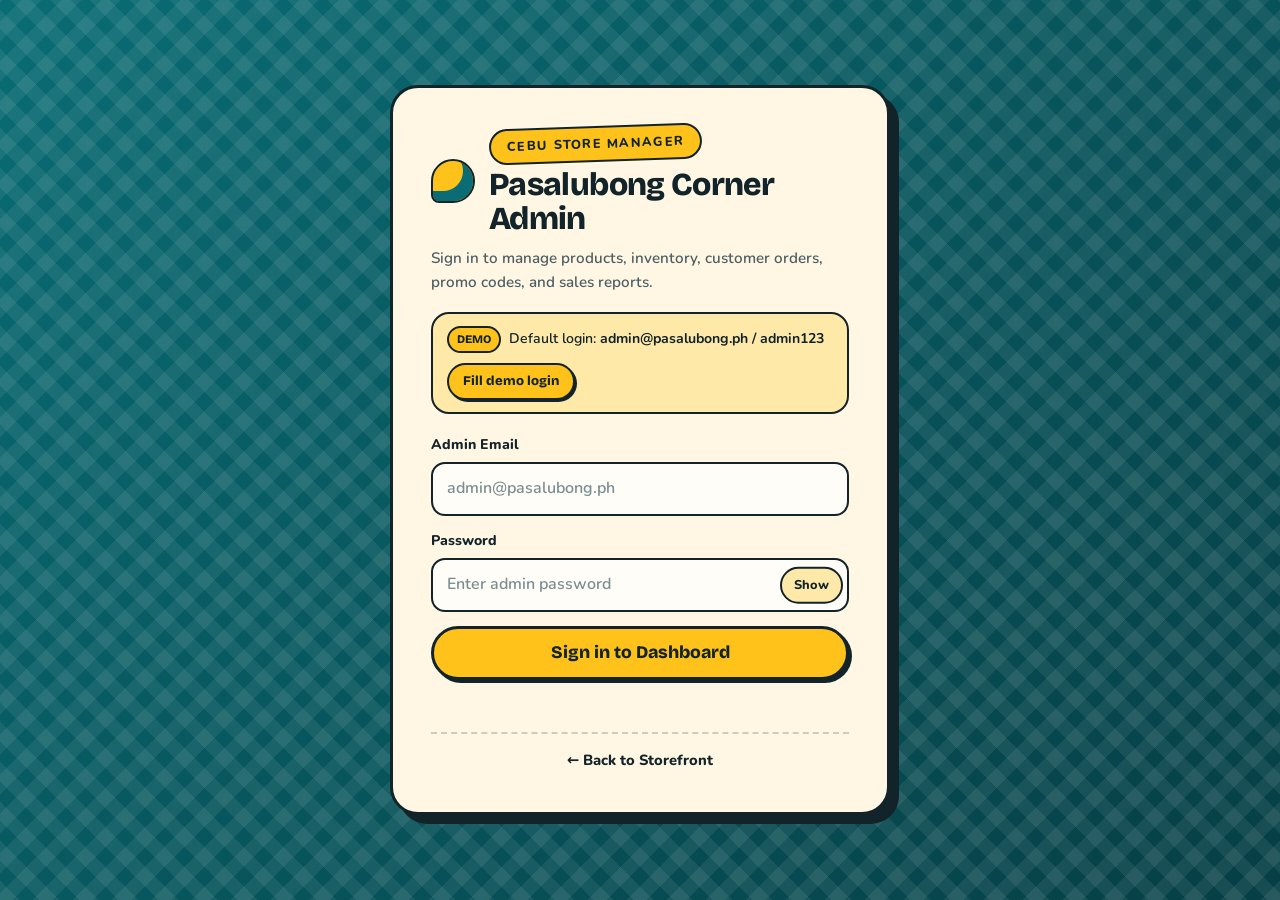
==== admin.html @ c6d7c7cb "Add Excel Reports tab, orders action dropdown, /admin clean URL, and Firebase pasalubong-54fb9 confi" ====
<!DOCTYPE html>
<html lang="en">
<head>
<meta charset="UTF-8">
<meta name="viewport" content="width=device-width, initial-scale=1">
<title>Admin Dashboard · Pasalubong Corner Cebu</title>
<meta name="description" content="Admin Panel and Inventory, Order, Promo & Excel Sales Reports Manager for Pasalubong Corner Cebu.">
<meta name="theme-color" content="#063f45">
<link rel="preconnect" href="https://fonts.googleapis.com">
<link rel="preconnect" href="https://fonts.gstatic.com" crossorigin>
<link href="https://fonts.googleapis.com/css2?family=Bricolage+Grotesque:opsz,wght@12..96,600;700;800&family=Nunito:wght@400;600;700;800&display=swap" rel="stylesheet">
<link rel="stylesheet" href="style.css">
<link rel="stylesheet" href="admin.css">
</head>
<body class="admin-body">

<!-- Admin Login Gate -->
<div id="loginGate" class="login-gate" role="dialog" aria-modal="true" aria-labelledby="loginGateTitle">
  <div class="login-card">
    <div class="login-brand">
      <span class="mark big" aria-hidden="true"></span>
      <div>
        <span class="kicker">Cebu Store Manager</span>
        <h1 id="loginGateTitle">Pasalubong Corner Admin</h1>
      </div>
    </div>
    <p class="login-sub">Sign in to manage products, inventory, customer orders, promo codes, and sales reports.</p>

    <div class="demo-pill">
      <div class="demo-pill-info">
        <span class="demo-badge">DEMO</span>
        <span>Default login: <strong id="demoCredsText">admin@pasalubong.ph / admin123</strong></span>
      </div>
      <button type="button" id="fillDemoBtn" class="demo-fill-btn">Fill demo login</button>
    </div>

    <form id="adminLoginForm" novalidate>
      <div class="field">
        <label for="adminEmail">Admin Email</label>
        <input id="adminEmail" name="email" type="email" required autocomplete="username" placeholder="admin@pasalubong.ph">
      </div>
      <div class="field">
        <label for="adminPassword">Password</label>
        <div class="pw">
          <input id="adminPassword" name="password" type="password" required autocomplete="current-password" placeholder="Enter admin password">
          <button type="button" class="pw-toggle" id="adminPwToggle" aria-label="Show password" aria-pressed="false">Show</button>
        </div>
      </div>
      <button type="submit" class="primary" id="adminLoginSubmit">Sign in to Dashboard</button>
      <p id="adminLoginMsg" class="form-msg" role="status"></p>
    </form>

    <div class="login-foot">
      <a href="index.html" class="back-store-link">← Back to Storefront</a>
    </div>
  </div>
</div>

<!-- Main Admin Application -->
<div id="adminApp" class="admin-app" hidden>
  <!-- Top Admin Header -->
  <header class="admin-header">
    <div class="admin-header-left">
      <a class="brand" href="admin.html">
        <span class="mark" aria-hidden="true"></span>
        <span>Pasalubong Corner <small class="admin-tag">ADMIN</small></span>
      </a>
      <button type="button" id="dbStatusBadge" class="db-badge local" title="Database sync status">
        <span class="db-dot" aria-hidden="true"></span>
        <span id="dbStatusText">Local DB Synced</span>
      </button>
    </div>

    <div class="admin-header-right">
      <a href="index.html" class="admin-btn cream" target="_blank" rel="noopener">
        <span>View Storefront</span>
        <span aria-hidden="true">↗</span>
      </a>
      <button type="button" id="adminLogoutBtn" class="admin-btn outline">Log out</button>
    </div>
  </header>
  <div class="bunting" aria-hidden="true"></div>

  <!-- Admin Navigation Bar -->
  <nav class="admin-nav-wrap" aria-label="Admin sections">
    <div class="admin-wrap">
      <div class="admin-tabs" role="tablist">
        <button type="button" role="tab" class="admin-tab" data-tab="overview" aria-selected="true" aria-controls="tab-overview">
          <svg width="18" height="18" viewBox="0 0 24 24" fill="none" stroke="currentColor" stroke-width="2.3" stroke-linecap="round" stroke-linejoin="round" aria-hidden="true"><rect x="3" y="3" width="7" height="9" rx="1"/><rect x="14" y="3" width="7" height="5" rx="1"/><rect x="14" y="12" width="7" height="9" rx="1"/><rect x="3" y="16" width="7" height="5" rx="1"/></svg>
          <span>Overview</span>
        </button>
        <button type="button" role="tab" class="admin-tab" data-tab="products" aria-selected="false" aria-controls="tab-products">
          <svg width="18" height="18" viewBox="0 0 24 24" fill="none" stroke="currentColor" stroke-width="2.3" stroke-linecap="round" stroke-linejoin="round" aria-hidden="true"><path d="M21 16V8a2 2 0 0 0-1-1.73l-7-4a2 2 0 0 0-2 0l-7 4A2 2 0 0 0 3 8v8a2 2 0 0 0 1 1.73l7 4a2 2 0 0 0 2 0l7-4A2 2 0 0 0 21 16z"/><polyline points="3.27 6.96 12 12.01 20.73 6.96"/><line x1="12" y1="22.08" x2="12" y2="12"/></svg>
          <span>Products</span>
          <span class="tab-count" id="navProdCount">0</span>
        </button>
        <button type="button" role="tab" class="admin-tab" data-tab="orders" aria-selected="false" aria-controls="tab-orders">
          <svg width="18" height="18" viewBox="0 0 24 24" fill="none" stroke="currentColor" stroke-width="2.3" stroke-linecap="round" stroke-linejoin="round" aria-hidden="true"><path d="M14 2H6a2 2 0 0 0-2 2v16a2 2 0 0 0 2 2h12a2 2 0 0 0 2-2V8z"/><polyline points="14 2 14 8 20 8"/><line x1="16" y1="13" x2="8" y2="13"/><line x1="16" y1="17" x2="8" y2="17"/></svg>
          <span>Orders</span>
          <span class="tab-count" id="navOrderCount">0</span>
        </button>
        <button type="button" role="tab" class="admin-tab" data-tab="coupons" aria-selected="false" aria-controls="tab-coupons">
          <svg width="18" height="18" viewBox="0 0 24 24" fill="none" stroke="currentColor" stroke-width="2.3" stroke-linecap="round" stroke-linejoin="round" aria-hidden="true"><path d="M20.59 13.41l-7.17 7.17a2 2 0 0 1-2.83 0L2 12V2h10l8.59 8.59a2 2 0 0 1 0 2.82z"/><line x1="7" y1="7" x2="7.01" y2="7"/></svg>
          <span>Promo Codes</span>
          <span class="tab-count" id="navCouponCount">0</span>
        </button>
        <button type="button" role="tab" class="admin-tab" data-tab="reports" aria-selected="false" aria-controls="tab-reports">
          <svg width="18" height="18" viewBox="0 0 24 24" fill="none" stroke="currentColor" stroke-width="2.3" stroke-linecap="round" stroke-linejoin="round" aria-hidden="true"><path d="M21 15v4a2 2 0 0 1-2 2H5a2 2 0 0 1-2-2v-4"/><polyline points="7 10 12 15 17 10"/><line x1="12" y1="15" x2="12" y2="3"/></svg>
          <span>Reports &amp; Excel</span>
        </button>
      </div>
    </div>
  </nav>

  <main class="admin-main admin-wrap">
    <!-- ==================== TAB 1: OVERVIEW & ANALYTICS ==================== -->
    <section id="tab-overview" class="tab-panel" role="tabpanel">
      <div class="panel-head">
        <div>
          <span class="kicker dark">Live Store Metrics</span>
          <h2>Overview &amp; <span class="hl">Analytics</span></h2>
        </div>
        <div class="panel-actions">
          <button type="button" id="genSampleOrderBtn" class="admin-btn sun">+ Generate Sample Order</button>
          <button type="button" id="quickAddProdBtn" class="admin-btn cream">+ New Product</button>
        </div>
      </div>

      <!-- 4 KPI Cards -->
      <div class="kpi-grid">
        <article class="kpi-card sun">
          <div class="kpi-top">
            <span class="kpi-label">Total Revenue</span>
            <span class="kpi-ico" aria-hidden="true">₱</span>
          </div>
          <strong class="kpi-val" id="kpiRevenue">₱0</strong>
          <small class="kpi-sub" id="kpiRevenueSub">From 0 active orders</small>
        </article>

        <article class="kpi-card sea">
          <div class="kpi-top">
            <span class="kpi-label">Total Orders</span>
            <span class="kpi-ico" aria-hidden="true">#</span>
          </div>
          <strong class="kpi-val" id="kpiOrders">0</strong>
          <small class="kpi-sub" id="kpiOrdersSub">0 pending fulfillment</small>
        </article>

        <article class="kpi-card leaf">
          <div class="kpi-top">
            <span class="kpi-label">Active Products</span>
            <span class="kpi-ico" aria-hidden="true">★</span>
          </div>
          <strong class="kpi-val" id="kpiProducts">0</strong>
          <small class="kpi-sub" id="kpiProductsSub">0 total units in stock</small>
        </article>

        <article class="kpi-card coral">
          <div class="kpi-top">
            <span class="kpi-label">Low / Out of Stock</span>
            <span class="kpi-ico" aria-hidden="true">!</span>
          </div>
          <strong class="kpi-val" id="kpiLowStock">0</strong>
          <small class="kpi-sub" id="kpiLowStockSub">Threshold: ≤ 5 units</small>
        </article>
      </div>

      <!-- Order Status Pipeline Breakdown -->
      <div class="admin-card">
        <div class="card-head">
          <div>
            <h3>Order Fulfillment Pipeline</h3>
            <p class="card-sub">Click any status stage to filter orders in the Orders Manager.</p>
          </div>
        </div>
        <div id="statusPipeline" class="pipeline-grid"></div>
      </div>

      <!-- Two-column Analytics: Top Selling + Low Stock Alerts -->
      <div class="overview-split">
        <div class="admin-card">
          <div class="card-head">
            <div>
              <h3>Top Selling Products</h3>
              <p class="card-sub">Ranked by units sold and revenue contribution</p>
            </div>
          </div>
          <div id="topProductsList" class="top-products-list"></div>
        </div>

        <div class="admin-card">
          <div class="card-head">
            <div>
              <h3>Low Stock Alerts</h3>
              <p class="card-sub">Products at or below the alert threshold</p>
            </div>
          </div>
          <div id="lowStockList" class="low-stock-list"></div>
        </div>
      </div>

      <!-- Recent Orders Table -->
      <div class="admin-card">
        <div class="card-head">
          <div>
            <h3>Recent Customer Orders</h3>
            <p class="card-sub">Latest incoming orders with instant status update</p>
          </div>
          <button type="button" id="viewAllOrdersBtn" class="admin-btn sm cream">View All Orders →</button>
        </div>
        <div class="table-wrap">
          <table class="admin-table">
            <thead>
              <tr>
                <th>Order #</th>
                <th>Date</th>
                <th>Customer</th>
                <th>Items</th>
                <th>Payment</th>
                <th>Total</th>
                <th>Status</th>
                <th>Action</th>
              </tr>
            </thead>
            <tbody id="recentOrdersBody"></tbody>
          </table>
        </div>
      </div>
    </section>

    <!-- ==================== TAB 2: PRODUCTS & INVENTORY ==================== -->
    <section id="tab-products" class="tab-panel" role="tabpanel" hidden>
      <div class="panel-head">
        <div>
          <span class="kicker dark">Catalog &amp; Stock Control</span>
          <h2>Products &amp; <span class="hl">Inventory</span></h2>
        </div>
        <div class="panel-actions">
          <button type="button" id="quickExportProductsBtn" class="admin-btn cream">⬇ Export Excel (.csv)</button>
          <button type="button" id="addProductBtn" class="admin-btn sun">+ Add Product</button>
        </div>
      </div>

      <!-- Filters Bar -->
      <div class="admin-toolbar">
        <div class="search admin-search">
          <svg width="18" height="18" viewBox="0 0 24 24" fill="none" stroke="currentColor" stroke-width="2.4" stroke-linecap="round" aria-hidden="true"><circle cx="11" cy="11" r="7"/><path d="M20 20l-4-4"/></svg>
          <label for="prodSearch" class="sr">Search products</label>
          <input id="prodSearch" type="search" placeholder="Search by name, SKU, category, description…" autocomplete="off">
        </div>

        <div class="toolbar-filters">
          <label class="sort">
            <span class="sr">Filter by category</span>
            <select id="prodCatFilter">
              <option value="All">All Categories</option>
            </select>
          </label>

          <label class="sort">
            <span class="sr">Filter by stock level</span>
            <select id="prodStockFilter">
              <option value="all">All Stock Levels</option>
              <option value="in">In Stock</option>
              <option value="low">Low Stock</option>
              <option value="out">Out of Stock</option>
            </select>
          </label>
        </div>
      </div>

      <!-- Products Table -->
      <div class="admin-card flush">
        <div class="table-wrap">
          <table class="admin-table prod-table">
            <thead>
              <tr>
                <th>Product</th>
                <th>SKU</th>
                <th>Category</th>
                <th>Price</th>
                <th>Stock Stepper</th>
                <th>Sold</th>
                <th>Status</th>
                <th>Actions</th>
              </tr>
            </thead>
            <tbody id="prodTableBody"></tbody>
          </table>
        </div>
      </div>
    </section>

    <!-- ==================== TAB 3: ORDERS MANAGER ==================== -->
    <section id="tab-orders" class="tab-panel" role="tabpanel" hidden>
      <div class="panel-head">
        <div>
          <span class="kicker dark">Fulfillment &amp; Receipts</span>
          <h2>Orders <span class="hl">Manager</span></h2>
        </div>
        <div class="panel-actions">
          <button type="button" id="quickExportOrdersBtn" class="admin-btn cream">⬇ Export Excel (.csv)</button>
          <button type="button" id="genSampleOrderBtn2" class="admin-btn sun">+ Generate Sample Order</button>
        </div>
      </div>

      <div class="admin-toolbar orders-toolbar">
        <div id="orderStatusChips" class="chips" role="group" aria-label="Filter orders by status"></div>

        <div class="search admin-search">
          <svg width="18" height="18" viewBox="0 0 24 24" fill="none" stroke="currentColor" stroke-width="2.4" stroke-linecap="round" aria-hidden="true"><circle cx="11" cy="11" r="7"/><path d="M20 20l-4-4"/></svg>
          <label for="orderSearch" class="sr">Search orders</label>
          <input id="orderSearch" type="search" placeholder="Search order #, customer name, email, phone…" autocomplete="off">
        </div>
      </div>

      <div class="admin-card flush">
        <div class="table-wrap">
          <table class="admin-table orders-table">
            <thead>
              <tr>
                <th>Order # &amp; Date</th>
                <th>Customer &amp; Address</th>
                <th>Payment</th>
                <th>Items</th>
                <th>Breakdown &amp; Total</th>
                <th>Status</th>
                <th>Actions</th>
              </tr>
            </thead>
            <tbody id="ordersTableBody"></tbody>
          </table>
        </div>
      </div>
    </section>

    <!-- ==================== TAB 4: PROMO CODES & DISCOUNTS ==================== -->
    <section id="tab-coupons" class="tab-panel" role="tabpanel" hidden>
      <div class="panel-head">
        <div>
          <span class="kicker dark">Checkout Promotions</span>
          <h2>Promo Codes &amp; <span class="hl">Discounts</span></h2>
        </div>
        <div class="panel-actions">
          <button type="button" id="addCouponBtn" class="admin-btn sun">+ Create Promo Code</button>
        </div>
      </div>

      <div id="couponsGrid" class="coupons-grid"></div>
    </section>

    <!-- ==================== TAB 5: REPORTS & EXCEL EXPORT ==================== -->
    <section id="tab-reports" class="tab-panel" role="tabpanel" hidden>
      <div class="panel-head">
        <div>
          <span class="kicker dark">Business Intelligence &amp; Accounting</span>
          <h2>Sales &amp; Inventory <span class="hl">Reports</span></h2>
        </div>
        <div class="panel-actions">
          <button type="button" id="exportFullExcelBtn" class="admin-btn sun">⬇ Download Full Excel Workbook (.xls)</button>
          <button type="button" id="exportOrdersCsvBtn" class="admin-btn cream">⬇ Export Orders (.csv)</button>
          <button type="button" id="exportInventoryCsvBtn" class="admin-btn cream">⬇ Export Inventory (.csv)</button>
          <button type="button" id="printReportBtn" class="admin-btn outline">🖨️ Print / Save PDF</button>
        </div>
      </div>

      <!-- Report Filters Bar -->
      <div class="admin-card report-filters-card">
        <div class="report-filters-grid">
          <div class="field">
            <label for="repPeriod">Report Date Period</label>
            <select id="repPeriod" class="admin-select">
              <option value="all">All Time</option>
              <option value="today">Today</option>
              <option value="7d">Last 7 Days</option>
              <option value="30d">Last 30 Days</option>
              <option value="month">This Month</option>
              <option value="custom">Custom Date Range</option>
            </select>
          </div>

          <div id="repCustomDates" class="report-custom-dates" hidden>
            <div class="field">
              <label for="repStartDate">Start Date</label>
              <input id="repStartDate" type="date">
            </div>
            <div class="field">
              <label for="repEndDate">End Date</label>
              <input id="repEndDate" type="date">
            </div>
          </div>

          <div class="field">
            <label for="repStatusFilter">Included Order Statuses</label>
            <select id="repStatusFilter" class="admin-select">
              <option value="valid">All Non-Cancelled Orders</option>
              <option value="all">All Orders (Including Cancelled)</option>
              <option value="Delivered">Delivered Orders Only</option>
              <option value="Pending">Pending Orders Only</option>
            </select>
          </div>
        </div>
      </div>

      <!-- Report Summary KPI Cards -->
      <div class="kpi-grid">
        <article class="kpi-card sun">
          <div class="kpi-top">
            <span class="kpi-label">Filtered Sales Revenue</span>
            <span class="kpi-ico" aria-hidden="true">₱</span>
          </div>
          <strong class="kpi-val" id="repKpiRevenue">₱0</strong>
          <small class="kpi-sub" id="repKpiRevenueSub">Net sales for selected period</small>
        </article>

        <article class="kpi-card sea">
          <div class="kpi-top">
            <span class="kpi-label">Orders &amp; Units Sold</span>
            <span class="kpi-ico" aria-hidden="true">#</span>
          </div>
          <strong class="kpi-val" id="repKpiOrders">0</strong>
          <small class="kpi-sub" id="repKpiOrdersSub">0 total units purchased</small>
        </article>

        <article class="kpi-card leaf">
          <div class="kpi-top">
            <span class="kpi-label">Average Order Value</span>
            <span class="kpi-ico" aria-hidden="true">Ø</span>
          </div>
          <strong class="kpi-val" id="repKpiAvg">₱0</strong>
          <small class="kpi-sub" id="repKpiAvgSub">₱0 total discounts granted</small>
        </article>

        <article class="kpi-card coral">
          <div class="kpi-top">
            <span class="kpi-label">Current Inventory Value</span>
            <span class="kpi-ico" aria-hidden="true">★</span>
          </div>
          <strong class="kpi-val" id="repKpiInventoryValue">₱0</strong>
          <small class="kpi-sub" id="repKpiInventorySub">Across 0 catalog products</small>
        </article>
      </div>

      <!-- Live Sales & Orders Report Preview Table -->
      <div class="admin-card flush">
        <div class="card-head report-table-head">
          <div>
            <h3>Sales &amp; Orders Report Preview</h3>
            <p class="card-sub">Matches the exact rows exported to your Excel Sales &amp; Orders sheet</p>
          </div>
        </div>
        <div class="table-wrap">
          <table class="admin-table report-table">
            <thead>
              <tr>
                <th>Order #</th>
                <th>Date</th>
                <th>Customer</th>
                <th>Payment</th>
                <th>Status</th>
                <th>Items Qty</th>
                <th>Subtotal</th>
                <th>Discount</th>
                <th>Delivery</th>
                <th>Total</th>
              </tr>
            </thead>
            <tbody id="repOrdersBody"></tbody>
            <tfoot id="repOrdersFoot"></tfoot>
          </table>
        </div>
      </div>

      <!-- Product Performance & Inventory Report Table -->
      <div class="admin-card flush">
        <div class="card-head report-table-head">
          <div>
            <h3>Product Performance &amp; Inventory Valuation</h3>
            <p class="card-sub">Current stock levels, units sold, gross revenue, and retail stock valuation</p>
          </div>
        </div>
        <div class="table-wrap">
          <table class="admin-table report-table">
            <thead>
              <tr>
                <th>SKU</th>
                <th>Product Name</th>
                <th>Category</th>
                <th>Unit Price</th>
                <th>Stock Left</th>
                <th>Units Sold</th>
                <th>Gross Revenue</th>
                <th>Stock Valuation</th>
                <th>Status</th>
              </tr>
            </thead>
            <tbody id="repProductsBody"></tbody>
            <tfoot id="repProductsFoot"></tfoot>
          </table>
        </div>
      </div>
    </section>
  </main>
</div>

<!-- ==================== MODAL: ADD / EDIT PRODUCT ==================== -->
<dialog id="productModal" class="dlg wide admin-dlg" aria-labelledby="prodModalTitle">
  <button type="button" class="icon-btn dlg-x" id="closeProdModal" aria-label="Close">
    <svg width="18" height="18" viewBox="0 0 24 24" fill="none" stroke="currentColor" stroke-width="2.6" stroke-linecap="round" aria-hidden="true"><path d="M6 6l12 12M18 6L6 18"/></svg>
  </button>
  <span class="kicker">Product Catalog</span>
  <h2 id="prodModalTitle">Add New Product</h2>
  <p class="dlg-sub">Fill in product details, pricing, stock quantity, and pick or upload an image.</p>

  <form id="productForm" novalidate>
    <input type="hidden" id="pf-id" name="id">

    <div class="form-row-3">
      <div class="field">
        <label for="pf-name">Product Name *</label>
        <input id="pf-name" name="name" required placeholder="e.g. Carcar Chicharon">
      </div>
      <div class="field">
        <label for="pf-sku">SKU *</label>
        <input id="pf-sku" name="sku" required placeholder="e.g. CEB-SNK-007">
      </div>
      <div class="field">
        <label for="pf-cat">Category *</label>
        <select id="pf-cat" name="cat" class="admin-select" required>
          <option value="Snacks">Snacks</option>
          <option value="Crafts">Crafts</option>
          <option value="Apparel">Apparel</option>
          <option value="__custom__">+ Add new category…</option>
        </select>
        <input id="pf-catCustom" name="catCustom" class="cat-custom-input" type="text" placeholder="Enter new category name" hidden>
      </div>
    </div>

    <div class="form-row-4">
      <div class="field">
        <label for="pf-price">Price (₱) *</label>
        <input id="pf-price" name="price" type="number" min="1" max="100000" step="1" required placeholder="180">
      </div>
      <div class="field">
        <label for="pf-comparePrice">Compare-at Price (₱)</label>
        <input id="pf-comparePrice" name="comparePrice" type="number" min="0" max="100000" step="1" placeholder="Optional (e.g. 220)">
      </div>
      <div class="field">
        <label for="pf-stock">Stock Quantity *</label>
        <input id="pf-stock" name="stock" type="number" min="0" max="99999" step="1" required placeholder="25">
      </div>
      <div class="field">
        <label for="pf-badge">Highlight Badge</label>
        <input id="pf-badge" name="badge" list="badgeDatalist" placeholder="Bestseller, Handmade…">
        <datalist id="badgeDatalist">
          <option value="Bestseller"></option>
          <option value="Handmade"></option>
          <option value="Local Favorite"></option>
          <option value="New"></option>
          <option value="Sale"></option>
        </datalist>
      </div>
    </div>

    <div class="field">
      <label for="pf-desc">Short Description * <span class="hint">(shown on product cards)</span></label>
      <input id="pf-desc" name="desc" required placeholder="Crisp golden pork rinds from Carcar City, 180g pack">
    </div>

    <div class="field">
      <label for="pf-longDesc">Detailed Description <span class="hint">(shown in Product Quick-View modal)</span></label>
      <textarea id="pf-longDesc" name="longDesc" rows="3" placeholder="Tell customers about the ingredients, origin, maker, and pack size…"></textarea>
    </div>

    <!-- Image Picker & Upload Section -->
    <div class="img-picker-box">
      <div class="img-preview-col">
        <span class="field-label">Live Thumbnail Preview</span>
        <div class="img-preview-frame">
          <img id="pf-imgPreview" src="images/01.jpg" alt="Product preview">
        </div>
      </div>

      <div class="img-controls-col">
        <div class="field">
          <label for="pf-img">Image Path or URL *</label>
          <input id="pf-img" name="img" required placeholder="images/01.jpg or https://...">
        </div>

        <div class="field">
          <label for="pf-imgFile">Or Upload Local Image File <span class="hint">(auto-compressed to Data URL)</span></label>
          <input id="pf-imgFile" type="file" accept="image/*">
        </div>

        <div class="field">
          <span class="field-label">Or Pick a Cebu Preset Image:</span>
          <div id="presetGallery" class="preset-gallery"></div>
        </div>
      </div>
    </div>

    <!-- Product Flags -->
    <div class="checkbox-row">
      <label class="check-pill">
        <input type="checkbox" id="pf-cover" name="cover">
        <span>Cover fit image</span>
      </label>
      <label class="check-pill">
        <input type="checkbox" id="pf-featured" name="featured" checked>
        <span>Featured product</span>
      </label>
      <label class="check-pill">
        <input type="checkbox" id="pf-active" name="active" checked>
        <span>Active (visible in store)</span>
      </label>
    </div>

    <div class="dlg-actions">
      <button type="button" class="admin-btn outline" id="cancelProdModal">Cancel</button>
      <button type="submit" class="admin-btn sun" id="saveProdBtn">Save Product</button>
    </div>
    <p id="prodFormMsg" class="form-msg" role="status"></p>
  </form>
</dialog>

<!-- ==================== MODAL: CREATE / EDIT PROMO CODE ==================== -->
<dialog id="couponModal" class="dlg admin-dlg" aria-labelledby="couponModalTitle">
  <button type="button" class="icon-btn dlg-x" id="closeCouponModal" aria-label="Close">
    <svg width="18" height="18" viewBox="0 0 24 24" fill="none" stroke="currentColor" stroke-width="2.6" stroke-linecap="round" aria-hidden="true"><path d="M6 6l12 12M18 6L6 18"/></svg>
  </button>
  <span class="kicker">Checkout Discount</span>
  <h2 id="couponModalTitle">Create Promo Code</h2>
  <p class="dlg-sub">Configure a percentage, fixed peso, or free delivery promo code for customers.</p>

  <form id="couponForm" novalidate>
    <div class="form-row-2">
      <div class="field">
        <label for="cf-code">Promo Code *</label>
        <input id="cf-code" name="code" required placeholder="e.g. SINULOG20" style="text-transform:uppercase">
      </div>
      <div class="field">
        <label for="cf-type">Discount Type *</label>
        <select id="cf-type" name="type" class="admin-select">
          <option value="percent">Percentage Off (%)</option>
          <option value="fixed">Fixed Peso Discount (₱)</option>
          <option value="freeship">Free Delivery</option>
        </select>
      </div>
    </div>

    <div class="form-row-2">
      <div class="field">
        <label for="cf-value">Discount Value *</label>
        <input id="cf-value" name="value" type="number" min="0" max="10000" required placeholder="10">
      </div>
      <div class="field">
        <label for="cf-minOrder">Minimum Order Subtotal (₱)</label>
        <input id="cf-minOrder" name="minOrder" type="number" min="0" max="100000" value="0" required>
      </div>
    </div>

    <div class="field">
      <label for="cf-desc">Description / Label</label>
      <input id="cf-desc" name="desc" placeholder="10% off orders ₱300+">
    </div>

    <div class="checkbox-row">
      <label class="check-pill">
        <input type="checkbox" id="cf-active" name="active" checked>
        <span>Active (usable at checkout)</span>
      </label>
    </div>

    <div class="dlg-actions">
      <button type="button" class="admin-btn outline" id="cancelCouponModal">Cancel</button>
      <button type="submit" class="admin-btn sun">Save Promo Code</button>
    </div>
    <p id="couponFormMsg" class="form-msg" role="status"></p>
  </form>
</dialog>

<!-- ==================== MODAL: VIEW ORDER RECEIPT ==================== -->
<dialog id="orderModal" class="dlg wide admin-dlg" aria-labelledby="orderModalTitle">
  <button type="button" class="icon-btn dlg-x" id="closeOrderModal" aria-label="Close">
    <svg width="18" height="18" viewBox="0 0 24 24" fill="none" stroke="currentColor" stroke-width="2.6" stroke-linecap="round" aria-hidden="true"><path d="M6 6l12 12M18 6L6 18"/></svg>
  </button>
  <span class="kicker">Order Receipt &amp; Fulfillment</span>
  <h2 id="orderModalTitle">Order #ORD-0000</h2>
  <p id="orderModalDate" class="dlg-sub"></p>

  <div id="orderModalContent" class="receipt-box"></div>

  <div class="dlg-actions">
    <button type="button" class="admin-btn cream" id="printOrderModalBtn">🖨️ Print Receipt</button>
    <button type="button" class="admin-btn outline" id="closeOrderModalBtn">Close</button>
  </div>
</dialog>

<div id="toast" class="toast" role="status"></div>

<script src="firebase-config.js"></script>
<script src="db.js"></script>
<script src="admin.js"></script>
</body>
</html>
---- style.css ----
:root{
  --ink:#12242a;--sea:#0a6c74;--deep:#063f45;--sun:#ffc21a;--sun-soft:#ffe9a8;--mango:#ff8a1f;--coral:#d63a2b;--leaf:#2f9e5a;
  --cream:#fff6e3;--paper:#fffdf8;--muted:#4b5f64;--err:#b3261e;--ok:#0a6c74;
  --bd:3px solid var(--ink);--hard:5px 5px 0 var(--ink);--hard-sm:3px 3px 0 var(--ink);
  --pad:clamp(16px,4vw,48px);--max:1240px;
  --display:"Bricolage Grotesque",system-ui,sans-serif;
  --weave:repeating-linear-gradient(45deg,rgba(255,255,255,.07) 0 14px,transparent 14px 28px),repeating-linear-gradient(-45deg,rgba(255,255,255,.07) 0 14px,transparent 14px 28px);
}
*{box-sizing:border-box}
html{scroll-behavior:smooth;scroll-padding-top:84px;overflow-x:clip}
body{margin:0;overflow-x:clip;color:var(--ink);font:16px/1.6 Nunito,system-ui,-apple-system,"Segoe UI",Roboto,sans-serif;font-weight:600;-webkit-font-smoothing:antialiased;
  background:var(--cream) radial-gradient(rgba(10,108,116,.09) 1.6px,transparent 1.6px) 0 0/24px 24px}
body.lock{overflow:hidden}
h1,h2,h3,h4,.brand,.price,.total strong{font-family:var(--display);letter-spacing:-.02em}
h1,h2,h3{margin:0;line-height:1.05;font-weight:800}
img{display:block;max-width:100%}
a{color:inherit}
button,input,textarea,select{font:inherit;color:inherit}
button{cursor:pointer}
:focus-visible{outline:3px solid var(--coral);outline-offset:3px;border-radius:8px}
.hero :focus-visible,.band :focus-visible,.foot :focus-visible,.announce :focus-visible{outline-color:var(--sun)}
.sr{position:absolute;width:1px;height:1px;overflow:hidden;clip:rect(0 0 0 0);white-space:nowrap}
[hidden]{display:none!important}
.skip{position:absolute;left:12px;top:-60px;z-index:100;padding:10px 16px;border-radius:10px;background:var(--ink);color:#fff;text-decoration:none}
.skip:focus{top:12px}
.wrap{max-width:var(--max);margin:0 auto;padding:0 var(--pad)}

/* Header + bunting */
.announce{background:var(--ink);color:var(--sun);text-align:center;font-size:clamp(.7rem,2.5vw,.82rem);line-height:1.35;font-weight:800;letter-spacing:.04em;text-transform:uppercase;padding:7px 12px}
.bar{position:sticky;top:0;z-index:10;display:flex;align-items:center;justify-content:space-between;gap:12px;width:100%;padding:12px var(--pad);background:var(--cream);border-bottom:var(--bd)}
.brand{display:flex;align-items:center;gap:10px;min-width:0;text-decoration:none;font-weight:800;font-size:clamp(1rem,4vw,1.3rem);line-height:1.1}
.mark{flex:none;width:30px;height:30px;border:2.5px solid var(--ink);border-radius:50% 50% 50% 8px;background:var(--sun);box-shadow:inset -7px -7px 0 var(--sea)}
.mark.big{display:block;width:44px;height:44px;box-shadow:inset -10px -10px 0 var(--sea)}
.nav{display:flex;gap:4px;margin:0 auto 0 14px}
.nav a{padding:8px 16px;border:2.5px solid transparent;border-radius:999px;text-decoration:none;font-weight:800;font-size:.95rem;transition:background .15s,border-color .15s}
.nav a:hover{background:var(--sun);border-color:var(--ink)}
.actions{flex:none;display:flex;align-items:center;gap:10px;margin-left:auto}
.acct-btn,.cart-btn,.track-btn,.admin-btn{display:inline-flex;align-items:center;gap:8px;min-height:46px;border:2.5px solid var(--ink);border-radius:999px;font-weight:800;font-size:.92rem;text-decoration:none;box-shadow:var(--hard-sm);transition:transform .12s,box-shadow .12s,background .15s}
.acct-btn:hover,.cart-btn:hover,.track-btn:hover,.admin-btn:hover{transform:translate(-1px,-1px);box-shadow:4px 4px 0 var(--ink)}
.acct-btn:active,.cart-btn:active,.track-btn:active,.admin-btn:active{transform:translate(2px,2px);box-shadow:1px 1px 0 var(--ink)}
.track-btn{padding:0 14px;background:var(--paper)}
.track-btn:hover{background:var(--sun-soft)}
.admin-btn{padding:0 14px;background:#d9f2ee;color:var(--ink)}
.admin-btn:hover{background:#b4e6de}
.acct-btn{padding:3px 16px 3px 4px;background:#fff}
.avatar{flex:none;display:grid;place-items:center;width:36px;height:36px;border-radius:50%;background:var(--sun-soft);border:2px solid var(--ink);font-weight:800;font-size:.9rem}
.avatar.on{background:var(--coral);color:#fff}
.avatar.lg{width:60px;height:60px;font-size:1.5rem;background:var(--coral);color:#fff;border-width:3px}
.cart-btn{padding:0 6px 0 16px;background:var(--sun)}
.cart-btn #count{min-width:32px;height:32px;display:grid;place-items:center;padding:0 8px;border-radius:999px;background:var(--ink);color:#fff;font-size:.85rem;font-weight:800;transition:background .2s,color .2s}
.cart-btn #count.has{background:var(--coral)}
.cart-btn.bump{animation:bump .4s ease}
@keyframes bump{30%{transform:scale(1.1)}60%{transform:scale(.97)}}
.bunting{height:38px;background:url("data:image/svg+xml,%3Csvg xmlns='http://www.w3.org/2000/svg' width='170' height='38' viewBox='0 0 170 38'%3E%3Cg stroke='%2312242a' stroke-width='2' stroke-linejoin='round'%3E%3Cpolygon points='3,2 31,2 17,34' fill='%23ffc21a'/%3E%3Cpolygon points='37,2 65,2 51,34' fill='%23ff8a1f'/%3E%3Cpolygon points='71,2 99,2 85,34' fill='%23d63a2b'/%3E%3Cpolygon points='105,2 133,2 119,34' fill='%230a6c74'/%3E%3Cpolygon points='139,2 167,2 153,34' fill='%232f9e5a'/%3E%3C/g%3E%3C/svg%3E") repeat-x center top/170px 38px;margin-top:-1px}

/* Buttons */
.btn{display:inline-flex;align-items:center;justify-content:center;gap:8px;min-height:54px;padding:0 28px;border:var(--bd);border-radius:999px;font-family:var(--display);font-weight:800;font-size:1.05rem;text-decoration:none;box-shadow:var(--hard);transition:transform .12s,box-shadow .12s}
.btn:hover{transform:translate(-2px,-2px);box-shadow:7px 7px 0 var(--ink)}
.btn:active{transform:translate(3px,3px);box-shadow:1px 1px 0 var(--ink)}
.btn.sun{background:var(--sun);color:var(--ink)}
.btn.cream{background:var(--cream);color:var(--ink)}
.icon-btn{display:grid;place-items:center;width:42px;height:42px;border:2.5px solid var(--ink);border-radius:50%;background:#fff;transition:background .15s,transform .12s}
.icon-btn:hover{background:var(--sun)}

/* Hero */
.hero{position:relative;overflow:hidden;color:var(--cream);border-bottom:var(--bd);background:var(--weave),linear-gradient(135deg,var(--sea),var(--deep))}
.hero-in{max-width:var(--max);margin:0 auto;padding:clamp(36px,6vw,80px) var(--pad);display:grid;grid-template-columns:1.05fr .95fr;gap:clamp(24px,5vw,64px);align-items:center}
.kicker{display:inline-block;margin-bottom:16px;padding:6px 16px;border:2.5px solid var(--ink);border-radius:999px;background:var(--sun);color:var(--ink);font-size:.8rem;font-weight:800;letter-spacing:.1em;text-transform:uppercase;transform:rotate(-2deg)}
.kicker.dark{background:var(--cream);transform:none;margin-bottom:12px}
.hero h1{font-size:clamp(2.5rem,5.6vw,4.7rem);line-height:1.04;text-wrap:balance}
.hero h1 mark{display:inline-block;margin-top:.1em;padding:.02em .2em .06em;border-radius:12px;background:var(--sun);color:var(--ink);line-height:1.08;transform:rotate(-1.5deg)}
.hero p{margin:22px 0 30px;max-width:48ch;font-size:1.12rem;color:#e6f3f1;font-weight:600}
.hero-cta{display:flex;flex-wrap:wrap;gap:16px}
.pills{display:flex;flex-wrap:wrap;gap:10px;margin:34px 0 0;padding:0;list-style:none}
.pills li{padding:6px 14px;border:2px solid var(--ink);border-radius:999px;background:var(--cream);color:var(--ink);font-size:.88rem;font-weight:700}
.pills strong{font-family:var(--display);font-weight:800}

.collage{position:relative;height:clamp(340px,40vw,500px)}
.burst{position:absolute;left:50%;top:50%;width:130%;aspect-ratio:1;transform:translate(-50%,-50%);background:repeating-conic-gradient(rgba(255,194,26,.3) 0 9deg,transparent 9deg 18deg);-webkit-mask:radial-gradient(circle,#000 18%,transparent 66%);mask:radial-gradient(circle,#000 18%,transparent 66%);animation:spin 70s linear infinite}
@keyframes spin{to{transform:translate(-50%,-50%) rotate(360deg)}}
.f{position:absolute;margin:0;padding:8px;background:#fff;border:var(--bd);border-radius:22px;box-shadow:var(--hard);overflow:hidden;transition:transform .35s ease}
.f img{width:100%;height:100%;object-fit:contain;border-radius:12px}
.f1{left:4%;top:6%;width:46%;height:70%;transform:rotate(-5deg)}
.f2{right:2%;top:0;width:44%;height:50%;transform:rotate(4deg)}
.f2 img{object-fit:cover}
.f3{right:8%;bottom:2%;width:40%;height:44%;transform:rotate(-3deg)}
.collage:hover .f1{transform:rotate(-7deg) translateY(-4px)}
.collage:hover .f2{transform:rotate(6deg) translateY(-4px)}
.stamp{position:absolute;left:0;bottom:2%;z-index:5;display:grid;place-content:center;width:116px;height:116px;border:var(--bd);border-radius:50%;background:var(--coral);color:#fff;text-align:center;line-height:1.05;box-shadow:var(--hard-sm);transform:rotate(-12deg)}
.stamp span{font-size:.74rem;font-weight:800;letter-spacing:.1em;text-transform:uppercase}
.stamp strong{font-family:var(--display);font-size:1.7rem;font-weight:800}

/* Marquee */
.marquee{overflow:hidden;border-bottom:var(--bd);background:var(--sun);color:var(--ink);padding:12px 0;white-space:nowrap}
.track{display:inline-flex;animation:slide 32s linear infinite}
.track span{display:inline-flex;align-items:center;font-family:var(--display);font-weight:800;font-size:1.15rem;letter-spacing:.02em;text-transform:uppercase}
.track span::after{content:"\2726";margin:0 28px;color:var(--coral)}
@keyframes slide{to{transform:translateX(-50%)}}

/* Sections */
.section{padding:clamp(44px,6vw,80px) 0 0}
.section-head{display:flex;justify-content:space-between;align-items:flex-end;gap:16px;margin-bottom:28px}
.section-head.center{flex-direction:column;align-items:center;text-align:center}
.section-head h2{font-size:clamp(2rem,3.8vw,3rem)}
.hl{display:inline-block;padding:0 .2em;border-radius:10px;background:var(--sun);transform:rotate(-1.5deg)}
.hl.white{background:var(--cream)}
.result-count{margin:0;padding:6px 14px;border:2px solid var(--ink);border-radius:999px;background:#fff;font-size:.88rem;font-weight:800}

/* Categories */
.cats{display:grid;grid-template-columns:repeat(auto-fit,minmax(240px,1fr));gap:22px}
.cat{display:flex;flex-direction:column;gap:14px;padding:14px;border:var(--bd);border-radius:26px;background:var(--sun-soft);box-shadow:var(--hard);text-align:left;transition:transform .15s,box-shadow .15s}
.cat:hover{transform:translate(-3px,-3px) rotate(-.6deg);box-shadow:9px 9px 0 var(--ink)}
.cat:active{transform:translate(3px,3px);box-shadow:1px 1px 0 var(--ink)}
.cat img{width:100%;aspect-ratio:4/3;object-fit:contain;padding:10px;border:var(--bd);border-radius:16px;background:#fff}
.cat-bar{display:flex;justify-content:space-between;align-items:center;gap:8px;padding:2px 6px 4px}
.cat-bar b{font-family:var(--display);font-size:1.5rem;font-weight:800;letter-spacing:-.02em}
.cat-bar small{padding:4px 12px;border:2px solid var(--ink);border-radius:999px;background:var(--cream);font-size:.82rem;font-weight:800}
.cat.snacks{background:var(--sun)}
.cat.crafts{background:var(--mango)}
.cat.apparel{background:#7fd1c9}

/* Tools */
.tools{display:flex;flex-wrap:wrap;justify-content:space-between;align-items:center;gap:14px 16px;margin-bottom:32px}
.chips{display:flex;flex-wrap:wrap;gap:10px}
.chip{display:inline-flex;align-items:center;gap:8px;min-height:44px;padding:0 18px;border:2.5px solid var(--ink);border-radius:999px;background:#fff;font-weight:800;font-size:.95rem;white-space:nowrap;box-shadow:var(--hard-sm);transition:transform .12s,box-shadow .12s,background .15s}
.chip:hover{background:var(--sun-soft);transform:translate(-1px,-1px);box-shadow:4px 4px 0 var(--ink)}
.chip .n{font-size:.74rem;font-weight:800;padding:1px 8px;border-radius:999px;background:var(--cream);border:1.5px solid var(--ink)}
.chip[aria-pressed="true"]{background:var(--ink);color:var(--cream);box-shadow:none;transform:translate(2px,2px)}
.chip[aria-pressed="true"] .n{background:var(--sun);color:var(--ink)}
.tools-right{display:flex;flex-wrap:wrap;gap:10px}
.search{position:relative;color:var(--ink)}
.search svg{position:absolute;left:16px;top:50%;transform:translateY(-50%);pointer-events:none}
.search input{width:250px;min-height:44px;padding:0 18px 0 44px;border:2.5px solid var(--ink);border-radius:999px;background:#fff;box-shadow:var(--hard-sm)}
.sort select{appearance:none;-webkit-appearance:none;min-height:44px;padding:0 40px 0 18px;border:2.5px solid var(--ink);border-radius:999px;background:#fff url("data:image/svg+xml,%3Csvg xmlns='http://www.w3.org/2000/svg' width='12' height='12' viewBox='0 0 24 24' fill='none' stroke='%2312242a' stroke-width='3.5' stroke-linecap='round'%3E%3Cpath d='M6 9l6 6 6-6'/%3E%3C/svg%3E") no-repeat right 16px center;font-weight:800;font-size:.92rem;cursor:pointer;box-shadow:var(--hard-sm)}

/* Product grid */
.grid{display:grid;gap:30px 24px;grid-template-columns:repeat(auto-fill,minmax(250px,1fr));padding-bottom:6px}
.card{display:flex;flex-direction:column;border:var(--bd);border-radius:26px;background:var(--paper);box-shadow:var(--hard);animation:rise .45s backwards;animation-delay:calc(var(--i) * 55ms);transition:transform .15s,box-shadow .15s}
@keyframes rise{from{opacity:0;transform:translateY(14px)}}
.card:hover{transform:translate(-3px,-3px);box-shadow:9px 9px 0 var(--ink)}
.card.in-cart{box-shadow:var(--hard),0 0 0 4px var(--sun)}
.card.is-out .pic img{filter:grayscale(.45);opacity:.82}
.pic{position:relative;padding:14px;border-bottom:var(--bd);border-radius:22px 22px 0 0;aspect-ratio:1;background:var(--sun-soft);cursor:pointer}
.card.snacks .pic,.qv-pic.snacks{background:var(--sun)}
.card.crafts .pic,.qv-pic.crafts{background:var(--mango)}
.card.apparel .pic,.qv-pic.apparel{background:#7fd1c9}
.pic img{width:100%;height:100%;object-fit:contain;padding:10px;border:2.5px solid var(--ink);border-radius:16px;background:#fff;transition:transform .4s ease}
.pic img.cover{object-fit:cover;padding:0}
.card:hover .pic img{transform:scale(1.03) rotate(-.6deg)}
.badge{position:absolute;top:2px;left:2px;z-index:2;padding:4px 14px;border:2.5px solid var(--ink);border-radius:999px;background:var(--coral);color:#fff;font-size:.74rem;font-weight:800;letter-spacing:.04em;text-transform:uppercase;transform:rotate(-6deg);box-shadow:2px 2px 0 var(--ink)}
.stock-pill,.stock-badge{display:inline-flex;align-items:center;padding:3px 10px;border:2px solid var(--ink);border-radius:999px;font-size:.72rem;font-weight:800;letter-spacing:.02em;box-shadow:2px 2px 0 var(--ink)}
.pic .stock-pill{position:absolute;left:12px;bottom:10px;z-index:2}
.stock-pill.in,.stock-badge.in{background:#d4f5e2;color:#0e4f2a}
.stock-pill.low,.stock-badge.low{background:var(--sun-soft);color:#754500}
.stock-pill.out,.stock-badge.out{background:#ffd7d3;color:var(--err)}
.ctl{position:absolute;right:0;bottom:-24px;z-index:3;cursor:default}
.add{display:grid;place-items:center;width:52px;height:52px;border:var(--bd);border-radius:50%;background:var(--sun);color:var(--ink);box-shadow:var(--hard-sm);transition:transform .12s,box-shadow .12s,background .15s}
.add:hover:not(:disabled){background:var(--mango);transform:translate(-2px,-2px) rotate(8deg);box-shadow:5px 5px 0 var(--ink)}
.add:active:not(:disabled){transform:translate(2px,2px);box-shadow:1px 1px 0 var(--ink)}
.add.sold-out{width:auto;height:38px;padding:0 12px;border-radius:999px;background:#e4e9ea;color:var(--muted);font-size:.76rem;font-weight:800;cursor:not-allowed}
.stepper{display:inline-flex;align-items:center;gap:2px;padding:4px;border:var(--bd);border-radius:999px;background:var(--cream);box-shadow:var(--hard-sm)}
.stepper button{width:38px;height:38px;border:2px solid var(--ink);border-radius:50%;background:#fff;font-size:1.15rem;font-weight:800;line-height:1;transition:background .15s}
.stepper button:hover:not(:disabled){background:var(--sun)}
.stepper button:disabled{opacity:.45;cursor:not-allowed}
.stepper span{min-width:30px;text-align:center;font-weight:800;font-family:var(--display)}
.stepper.sm{box-shadow:none;border-width:2.5px}
.stepper.sm button{width:32px;height:32px;font-size:1rem}
.stepper.lg{padding:6px;gap:6px}
.stepper.lg button{width:42px;height:42px;font-size:1.25rem}
.stepper.lg span{min-width:86px;padding:0 8px;font-size:1rem}
.meta{display:flex;flex-direction:column;gap:2px;padding:18px 18px 20px;flex:1}
.meta-top{display:flex;justify-content:space-between;align-items:center;gap:8px}
.cat-tag{font-size:.74rem;font-weight:800;letter-spacing:.1em;text-transform:uppercase;color:var(--sea)}
.sold-tag{font-size:.72rem;font-weight:800;color:var(--muted)}
.meta h3{font-size:1.3rem;line-height:1.15;margin-bottom:6px}
.card-title-btn{padding:0;border:0;background:none;font:inherit;color:inherit;text-align:left;cursor:pointer}
.card-title-btn:hover{color:var(--sea);text-decoration:underline}
.meta p{margin:0 0 14px;color:var(--muted);font-size:.92rem;flex:1}
.price-row{display:flex;align-items:baseline;gap:10px;margin-top:auto}
.price{align-self:flex-start;padding:2px 14px;border:2.5px solid var(--ink);border-radius:12px;background:var(--sun);font-weight:800;font-size:1.3rem;transform:rotate(-2deg)}
.compare-price{color:var(--muted);font-size:.95rem;font-weight:800;text-decoration:line-through}
.none{grid-column:1/-1;padding:56px 16px;text-align:center;color:var(--muted);background:#fff;border:var(--bd);border-radius:26px;box-shadow:var(--hard)}
.none strong{color:var(--ink);font-size:1.1rem}
.none p{margin:4px 0 14px}
.link-btn{padding:10px 20px;border:2.5px solid var(--ink);border-radius:999px;background:var(--sun);font-weight:800;box-shadow:var(--hard-sm);transition:transform .12s,box-shadow .12s}
.link-btn:hover{transform:translate(-1px,-1px);box-shadow:4px 4px 0 var(--ink)}

/* Why us band */
.band{margin-top:clamp(56px,8vw,100px);padding:clamp(48px,7vw,88px) 0;border-block:var(--bd);background:var(--weave),var(--sea);color:var(--cream)}
.band h2{color:var(--cream)}
.band .hl{color:var(--ink)}
.perks{display:grid;grid-template-columns:repeat(3,1fr);gap:22px}
.perks article{padding:28px;border:var(--bd);border-radius:26px;background:var(--cream);color:var(--ink);box-shadow:6px 6px 0 var(--ink)}
.perks article:nth-child(2){transform:rotate(.8deg)}
.perks article:nth-child(1){transform:rotate(-.8deg)}
.perks h3{margin:18px 0 8px;font-size:1.35rem}
.perks p{margin:0;color:var(--muted);font-size:.98rem}
.ico{display:grid;place-items:center;width:56px;height:56px;border:var(--bd);border-radius:18px;background:var(--sun)}
.perks article:nth-child(2) .ico{background:var(--coral)}
.perks article:nth-child(3) .ico{background:#7fd1c9}
.ico svg{width:26px;height:26px;fill:none;stroke:var(--ink);stroke-width:2.2;stroke-linecap:round;stroke-linejoin:round}
.perks article:nth-child(2) .ico svg{stroke:#fff}

/* Footer */
.foot{background:var(--weave),var(--deep);color:#d8ebe9;padding:clamp(40px,6vw,64px) var(--pad) 24px}
.foot-grid{max-width:var(--max);margin:0 auto;display:grid;grid-template-columns:2fr 1fr 1fr;gap:32px}
.foot .brand{color:var(--cream)}
.foot p{max-width:38ch;margin:14px 0 0;font-size:.96rem}
.foot h4{margin:4px 0 12px;color:var(--sun);font-size:.9rem;letter-spacing:.1em;text-transform:uppercase}
.foot ul{list-style:none;margin:0;padding:0;display:grid;gap:8px;font-size:.96rem}
.foot ul a,.foot-link{text-decoration:none;background:none;border:0;padding:0;color:inherit;font:inherit;text-align:left}
.foot ul a:hover,.foot-link:hover{color:var(--sun);text-decoration:underline}
.foot .copy{max-width:var(--max);margin:40px auto 0;padding-top:20px;border-top:2px dashed rgba(255,255,255,.25);font-size:.86rem;text-align:center}

/* Overlay + drawer */
.overlay{position:fixed;inset:0;background:rgba(18,36,42,.6);opacity:0;pointer-events:none;transition:opacity .25s;z-index:20}
.overlay.show{opacity:1;pointer-events:auto}
.drawer{position:fixed;top:0;right:0;height:100%;width:min(490px,100%);background:var(--cream);border-left:var(--bd);z-index:30;display:flex;flex-direction:column;transform:translateX(100%);transition:transform .32s cubic-bezier(.2,.8,.2,1);visibility:hidden}
.drawer.open{transform:none;visibility:visible}
.drawer-head{display:flex;justify-content:space-between;align-items:center;padding:20px 22px;border-bottom:var(--bd);background:var(--sun)}
.drawer-head h2{font-size:1.7rem}
.cart-sub{margin:2px 0 0;font-size:.88rem;font-weight:700}
.drawer-body{flex:1;overflow-y:auto;padding:18px 22px 30px}

/* Free delivery progress bar */
.ship-box{margin-bottom:14px;padding:12px 14px;border:2.5px solid var(--ink);border-radius:16px;background:#fff;box-shadow:var(--hard-sm)}
.ship-box.unlocked{background:#d4f5e2}
.ship-text{margin:0 0 8px;font-size:.86rem;font-weight:800;color:var(--ink)}
.ship-bar{height:10px;border:2px solid var(--ink);border-radius:999px;background:var(--cream);overflow:hidden}
.ship-fill{display:block;height:100%;width:0%;background:linear-gradient(90deg,var(--sun),var(--leaf));transition:width .25s ease}

.items{display:grid;gap:12px}
.row{display:grid;grid-template-columns:76px 1fr auto;gap:4px 14px;align-items:center;padding:10px;border:2.5px solid var(--ink);border-radius:18px;background:#fff;box-shadow:var(--hard-sm)}
.row img{grid-row:span 2;width:76px;height:76px;object-fit:contain;padding:6px;border:2px solid var(--ink);border-radius:12px;background:#fff}
.row-info{display:grid;line-height:1.3}
.row-info strong{font-family:var(--display);font-weight:800}
.row-info small{color:var(--muted);font-weight:700}
.row-sub{font-family:var(--display);font-weight:800}
.qty{display:flex;align-items:center;gap:8px;grid-column:2/-1}
.rm{margin-left:auto;border:0;background:none;color:var(--err);font-size:.84rem;font-weight:800;padding:6px;border-radius:6px}
.rm:hover{text-decoration:underline}
.empty{display:grid;justify-items:center;gap:4px;padding:44px 16px;text-align:center;color:var(--muted)}
.empty-ico{display:grid;place-items:center;width:88px;height:88px;margin-bottom:10px;border:var(--bd);border-radius:50%;background:var(--sun);color:var(--ink);box-shadow:var(--hard-sm)}
.empty strong{color:var(--ink);font-family:var(--display);font-size:1.3rem}
.empty p{margin:0 0 14px}
.checkout.hidden{display:none}

/* Promo box & Breakdown */
.promo-box{margin-top:16px;padding:14px;border:2.5px solid var(--ink);border-radius:18px;background:#fff;box-shadow:var(--hard-sm)}
.promo-label{display:block;margin-bottom:6px;font-size:.84rem;font-weight:800}
.promo-row{display:flex;gap:8px}
.promo-row input{flex:1;min-width:0;padding:9px 12px;border-radius:12px;font-size:.9rem;text-transform:uppercase}
.promo-btn{padding:0 16px;border:2.5px solid var(--ink);border-radius:12px;background:var(--sun);font-weight:800;font-size:.9rem;box-shadow:2px 2px 0 var(--ink);transition:background .15s,transform .12s}
.promo-btn:hover{background:var(--mango);transform:translate(-1px,-1px)}
.promo-hints{display:flex;flex-wrap:wrap;align-items:center;gap:6px;margin-top:8px;font-size:.76rem;color:var(--muted)}
.promo-chip{padding:2px 8px;border:1.5px solid var(--ink);border-radius:999px;background:var(--cream);font-size:.73rem;font-weight:800}
.promo-chip:hover{background:var(--sun)}
.promo-active{display:flex;justify-content:space-between;align-items:center;gap:8px;margin-top:10px;padding:8px 12px;border:2px solid var(--ink);border-radius:12px;background:#d4f5e2}
.promo-active-info{display:flex;flex-wrap:wrap;align-items:center;gap:6px;font-size:.84rem}
.promo-badge{padding:2px 8px;border:1.5px solid var(--ink);border-radius:999px;background:var(--sun);font-family:var(--display);font-size:.78rem}
.promo-rm{border:0;background:none;color:var(--err);font-size:.8rem;font-weight:800;text-decoration:underline}
.promo-msg{margin:6px 0 0;font-size:.8rem;font-weight:800}
.promo-msg:empty{display:none}
.promo-msg.err{color:var(--err)}
.promo-msg.ok{color:var(--leaf)}

.breakdown{margin:16px 0 14px;padding:14px 16px;border:2.5px solid var(--ink);border-radius:18px;background:#fff;box-shadow:var(--hard-sm);display:grid;gap:6px}
.bk-row{display:flex;justify-content:space-between;align-items:center;font-size:.92rem;color:var(--muted)}
.bk-row strong{color:var(--ink);font-weight:800}
.bk-row.discount{color:var(--leaf)}
.bk-row.discount strong{color:var(--leaf)}
.total{display:flex;justify-content:space-between;align-items:baseline;margin-top:6px;padding-top:10px;border-top:2.5px dashed var(--ink);font-weight:800}
.total strong{font-size:1.85rem}
.note{margin:0 0 12px;color:var(--muted);font-size:.84rem}
.nudge{margin:0 0 16px;padding:12px 14px;border:2px solid var(--ink);border-radius:14px;background:var(--sun-soft);font-size:.88rem}
.linkish{padding:0;border:0;background:none;font-weight:800;text-decoration:underline;text-underline-offset:2px}

/* Forms & Payment Selector */
form{display:grid;gap:14px}
#checkoutForm{padding:20px;border:var(--bd);border-radius:22px;background:#fff;box-shadow:var(--hard-sm)}
.form-title{margin:0 0 2px;font-size:1.2rem}
.field{display:grid;gap:6px}
label,.field-label{font-weight:800;font-size:.88rem}
.hint{font-weight:600;color:var(--muted)}
input,textarea{padding:12px 14px;border:2.5px solid var(--ink);border-radius:14px;background:var(--paper);color:var(--ink);transition:box-shadow .15s,background .15s}
input::placeholder,textarea::placeholder{color:#7b8d91}
input:focus,textarea:focus{background:#fff;outline:none;box-shadow:4px 4px 0 var(--sun),4px 4px 0 2.5px var(--ink)}
input[aria-invalid="true"],textarea[aria-invalid="true"]{border-color:var(--err);background:#fff3f1}
.field-err{margin:0;color:var(--err);font-size:.82rem;font-weight:800}
.field-err:empty{display:none}
textarea{resize:vertical}

.pay-grid{display:grid;grid-template-columns:repeat(3,1fr);gap:8px}
.pay-opt{position:relative;cursor:pointer}
.pay-opt input{position:absolute;opacity:0;pointer-events:none}
.pay-card{display:flex;flex-direction:column;align-items:center;justify-content:center;text-align:center;padding:10px 8px;border:2.5px solid var(--ink);border-radius:14px;background:var(--paper);transition:background .15s,box-shadow .15s,transform .12s}
.pay-card strong{font-family:var(--display);font-size:.95rem;font-weight:800}
.pay-card small{font-size:.73rem;color:var(--muted);line-height:1.2}
.pay-opt input:checked + .pay-card{background:var(--sun);box-shadow:3px 3px 0 var(--ink);transform:translate(-1px,-1px)}
.pay-opt input:focus-visible + .pay-card{outline:3px solid var(--coral);outline-offset:2px}
.pay-hint{margin:2px 0 0;font-size:.8rem;color:var(--muted)}

.pw{position:relative}
.pw input{width:100%;padding-right:74px}
.pw-toggle{position:absolute;right:6px;top:50%;transform:translateY(-50%);padding:6px 12px;border:2px solid var(--ink);border-radius:999px;background:var(--sun-soft);font-size:.8rem;font-weight:800}
.pw-toggle:hover{background:var(--sun)}
.primary{position:relative;min-height:54px;padding:0 22px;border:var(--bd);border-radius:999px;background:var(--sun);color:var(--ink);font-family:var(--display);font-weight:800;font-size:1.1rem;box-shadow:var(--hard-sm);transition:transform .12s,box-shadow .12s,background .15s}
.primary:hover:not(:disabled){background:var(--mango);transform:translate(-2px,-2px);box-shadow:5px 5px 0 var(--ink)}
.primary:active:not(:disabled){transform:translate(2px,2px);box-shadow:1px 1px 0 var(--ink)}
.primary:disabled{opacity:.5;cursor:not-allowed}
.primary.loading{color:transparent;opacity:1}
.primary.loading::after{content:"";position:absolute;inset:0;margin:auto;width:22px;height:22px;border-radius:50%;border:3px solid var(--ink);border-right-color:transparent;animation:spin2 .7s linear infinite}
@keyframes spin2{to{transform:rotate(360deg)}}
#msg,.form-msg{margin:0;min-height:1.4em;font-weight:800;font-size:.92rem}
#msg.err,.form-msg.err{color:var(--err)}
#msg.ok,.form-msg.ok{color:var(--deep);padding:12px 14px;border:2px solid var(--ink);border-radius:14px;background:#c8f0e6}

/* Dialogs */
.dlg{width:min(450px,calc(100% - 24px));max-height:calc(100% - 24px);padding:34px 28px 28px;border:var(--bd);border-radius:28px;background:var(--cream);color:var(--ink);box-shadow:9px 9px 0 var(--ink);overflow:auto}
.dlg.wide{width:min(880px,calc(100% - 24px))}
.dlg::backdrop{background:rgba(18,36,42,.6)}
.dlg[open]{animation:pop .22s ease}
@keyframes pop{from{opacity:0;transform:translateY(10px) scale(.98)}}
.dlg-x{position:absolute;top:14px;right:14px;z-index:5}
.dlg h2{margin:14px 0 6px;font-size:1.9rem}
.dlg-sub{margin:0 0 20px;color:var(--muted);font-size:.96rem}

/* Product Quick-View Modal */
.product-dlg{padding:28px}
.qv-grid{display:grid;grid-template-columns:1fr 1.15fr;gap:28px;align-items:center}
.qv-pic{position:relative;padding:20px;border:var(--bd);border-radius:24px;background:var(--sun);aspect-ratio:1;box-shadow:var(--hard-sm)}
.qv-pic img{width:100%;height:100%;object-fit:contain;padding:12px;border:2.5px solid var(--ink);border-radius:16px;background:#fff}
.qv-pic img.cover{object-fit:cover;padding:0}
.qv-body{display:flex;flex-direction:column;gap:12px;padding-right:10px}
.qv-top{display:flex;align-items:center;gap:12px;flex-wrap:wrap}
.sku-tag{padding:2px 10px;border:1.5px solid var(--ink);border-radius:999px;background:#fff;font-size:.75rem;font-weight:800;color:var(--muted)}
.qv-body h2{margin:0;font-size:clamp(1.6rem,3vw,2.2rem)}
.qv-price-row{display:flex;align-items:center;gap:12px;flex-wrap:wrap}
.qv-desc{margin:4px 0 8px;color:var(--muted);font-size:1rem;line-height:1.6}
.qv-actions{display:flex;flex-wrap:wrap;align-items:center;gap:12px;margin-top:6px}
.qv-open-cart{min-height:48px;padding:0 20px;font-size:.95rem}

/* Order Tracking Modal & Status Badges */
.track-dlg{width:min(760px,calc(100% - 24px))}
.track-bar{display:flex;gap:10px}
.track-bar input{flex:1;min-width:0;text-transform:uppercase;font-weight:800}
.track-result{margin-top:18px}
.track-card{padding:22px;border:var(--bd);border-radius:22px;background:#fff;box-shadow:var(--hard-sm);display:grid;gap:20px}
.track-card-head{display:flex;justify-content:space-between;align-items:flex-start;gap:14px;flex-wrap:wrap;padding-bottom:14px;border-bottom:2px dashed var(--ink)}
.track-card-head h3{font-size:1.3rem;margin:4px 0}
.track-card-head small{color:var(--muted);font-weight:700}
.track-total-pill{padding:8px 16px;border:2.5px solid var(--ink);border-radius:16px;background:var(--sun);text-align:right;box-shadow:var(--hard-sm)}
.track-total-pill small{display:block;font-size:.72rem;text-transform:uppercase;font-weight:800}
.track-total-pill strong{font-family:var(--display);font-size:1.4rem;font-weight:800}

.track-steps{display:grid;grid-template-columns:repeat(5,1fr);gap:8px}
.track-step{display:flex;flex-direction:column;align-items:center;text-align:center;gap:6px;padding:10px 6px;border:2px solid var(--ink);border-radius:14px;background:var(--paper);font-size:.78rem;font-weight:800}
.track-step .step-dot{display:grid;place-items:center;width:28px;height:28px;border:2px solid var(--ink);border-radius:50%;background:#fff;font-size:.78rem}
.track-step.done{background:#d4f5e2}
.track-step.done .step-dot{background:var(--leaf);color:#fff}
.track-step.current{background:var(--sun);box-shadow:var(--hard-sm);transform:translateY(-2px)}
.track-step.current .step-dot{background:var(--ink);color:var(--sun)}
.track-cancelled{padding:14px;border:2.5px solid var(--ink);border-radius:14px;background:#ffd7d3;color:var(--err);font-weight:800;text-align:center}

.track-cols{display:grid;grid-template-columns:1.15fr .85fr;gap:16px}
.track-panel{padding:14px 16px;border:2px solid var(--ink);border-radius:16px;background:var(--cream)}
.track-panel h4{margin:0 0 10px;font-size:.95rem;text-transform:uppercase;letter-spacing:.05em}
.track-panel p{margin:3px 0;font-size:.9rem}
.track-pay{margin-top:10px!important;padding-top:8px;border-top:1.5px dashed var(--ink)}
.track-notes{color:var(--muted);font-style:italic}
.track-items-list{display:grid;gap:6px;margin-bottom:12px}
.track-item{display:flex;justify-content:space-between;gap:10px;font-size:.9rem}
.track-summary{padding-top:10px;border-top:2px dashed var(--ink);display:grid;gap:4px;font-size:.88rem}
.track-summary>div{display:flex;justify-content:space-between}
.track-summary .disc{color:var(--leaf);font-weight:800}
.track-summary .tot{margin-top:4px;padding-top:6px;border-top:2px solid var(--ink);font-size:1.05rem;font-weight:800}

/* Status pills */
.status-pill{display:inline-flex;align-items:center;padding:2px 10px;border:2px solid var(--ink);border-radius:999px;font-family:var(--display);font-size:.75rem;font-weight:800;letter-spacing:.02em;text-transform:uppercase;background:var(--sun-soft);color:var(--ink)}
.status-pending{background:var(--sun-soft);color:#6e4600}
.status-confirmed{background:#cdeeff;color:#054668}
.status-packing{background:#ffe0b2;color:#733600}
.status-out-for-delivery{background:#e2d4ff;color:#3d1b7a}
.status-delivered{background:#d4f5e2;color:#0e4f2a}
.status-cancelled{background:#ffd7d3;color:var(--err)}

/* Account Dialog & Orders */
.tabs{display:grid;grid-template-columns:1fr 1fr;gap:4px;padding:4px;margin-bottom:20px;border:2.5px solid var(--ink);border-radius:999px;background:#fff}
.tabs button{min-height:42px;border:0;border-radius:999px;background:transparent;font-weight:800;font-size:.92rem;transition:background .15s}
.tabs button[aria-selected="true"]{background:var(--sun);box-shadow:inset 0 0 0 2px var(--ink)}
.acct-head{display:flex;align-items:center;gap:14px;margin-bottom:22px;padding-right:44px}
.acct-head>div{min-width:0}
.acct-head h2{margin:0 0 2px;line-height:1.1}
.acct-head .dlg-sub{margin:0;overflow-wrap:anywhere;word-break:break-word}
.acct-grid{display:grid;grid-template-columns:1fr 1.1fr;gap:20px}
.acct-grid>form,.orders-box{padding:20px;border:var(--bd);border-radius:22px;background:#fff;box-shadow:var(--hard-sm)}
.orders-box .form-title{margin-bottom:12px}
.orders{display:grid;gap:10px;max-height:360px;overflow-y:auto}
.order{padding:14px;border:2px solid var(--ink);border-radius:14px;background:var(--sun-soft)}
.order-top{display:flex;align-items:center;justify-content:space-between;flex-wrap:wrap;gap:8px;font-family:var(--display);font-weight:800;font-size:.98rem}
.order-total{margin-left:auto}
.order-meta{display:flex;justify-content:space-between;align-items:center;gap:8px;margin:4px 0 8px}
.order small{color:var(--muted);font-weight:700}
.track-mini-btn{padding:2px 10px;border:1.5px solid var(--ink);border-radius:999px;background:#fff;font-size:.75rem;font-weight:800}
.track-mini-btn:hover{background:var(--sun)}
.order ul{margin:0;padding-left:18px;font-size:.9rem;color:var(--ink)}
.orders-empty{margin:0;padding:24px 8px;text-align:center;color:var(--muted);font-size:.94rem}
.logout{margin-top:20px;min-height:46px;padding:0 22px;border:2.5px solid var(--ink);border-radius:999px;background:#fff;font-weight:800;box-shadow:var(--hard-sm);transition:background .15s}
.logout:hover{background:var(--sun-soft)}

/* Mini cart + toast */
.mini-cart{position:fixed;left:16px;right:16px;bottom:16px;z-index:18;display:none;justify-content:space-between;align-items:center;padding:10px 10px 10px 20px;border:var(--bd);border-radius:999px;background:var(--ink);color:var(--cream);box-shadow:var(--hard-sm);transform:translateY(130%);opacity:0;pointer-events:none;transition:transform .28s,opacity .28s}
.mini-cart.show{transform:none;opacity:1;pointer-events:auto}
.mini-go{display:inline-flex;align-items:center;gap:6px;padding:8px 16px;border-radius:999px;background:var(--sun);color:var(--ink);font-weight:800;font-size:.9rem}
.toast{position:fixed;left:50%;bottom:24px;display:flex;align-items:center;gap:10px;width:max-content;max-width:calc(100vw - 32px);transform:translate(-50%,24px);padding:12px 22px;border:var(--bd);border-radius:999px;background:var(--cream);font-weight:800;box-shadow:var(--hard-sm);opacity:0;pointer-events:none;transition:.25s;z-index:60}
.toast::before{content:"\2713";flex:none;display:grid;place-items:center;width:24px;height:24px;border:2px solid var(--ink);border-radius:50%;background:var(--sun);font-size:.8rem}
.toast.show{opacity:1;transform:translate(-50%,0)}

/* Responsive */
@media (max-width:960px){
  .hero-in{grid-template-columns:1fr}
  .collage{height:clamp(280px,66vw,420px);max-width:500px;width:100%;margin:0 auto}
  .acct-grid,.qv-grid,.track-cols{grid-template-columns:1fr}
  .foot-grid{grid-template-columns:1fr 1fr}
  .foot-grid>div:first-child{grid-column:1/-1}
}
@media (max-width:760px){
  .nav{display:none}
  .track-label,.admin-label{display:none}
  .track-btn,.admin-btn{padding:0 11px;min-height:42px}
  .section{padding-top:clamp(32px,6vw,56px)}
  .section-head{flex-direction:column;align-items:flex-start;gap:10px;margin-bottom:20px}
  .cats{grid-template-columns:1fr;gap:16px}
  .cat{flex-direction:row;align-items:center}
  .cat img{width:clamp(88px,32%,130px);flex:none;aspect-ratio:1}
  .cat-bar{flex:1;flex-direction:column;align-items:flex-start;gap:6px;min-width:0}
  .perks{grid-template-columns:1fr}
  .perks article{transform:none!important}
  .tools{gap:12px;margin-bottom:22px}
  .chips{width:100%;gap:8px}
  .tools-right{width:100%}
  .search{flex:1;min-width:180px}.search input{width:100%}
  .track-steps{grid-template-columns:1fr 1fr;gap:8px}
  .mini-cart{display:flex}
  .foot{padding-bottom:96px}
  .toast{bottom:84px}
}
@media (max-width:520px){
  :root{--bd:2.5px solid var(--ink);--hard:4px 4px 0 var(--ink);--pad:14px}
  .bar{gap:8px;padding:10px var(--pad)}
  .brand{font-size:clamp(.92rem,4.1vw,1.1rem);gap:6px}
  .mark{width:24px;height:24px;box-shadow:inset -5px -5px 0 var(--sea)}
  .actions{gap:5px}
  .acct-label,.cart-label,.track-label,.admin-label{display:none}
  .track-btn,.admin-btn{min-height:38px;width:38px;padding:0;justify-content:center}
  .acct-btn{min-height:38px;padding:2px}
  .avatar{width:30px;height:30px;font-size:.8rem}
  .cart-btn{min-height:38px;padding:0 5px 0 10px;gap:5px}
  .cart-btn svg{width:17px;height:17px}
  .cart-btn #count{min-width:26px;height:26px;padding:0 6px;font-size:.78rem}
  .bunting{height:28px;background-size:128px 28px}
  .hero-in{padding:22px var(--pad) 28px;gap:22px}
  .kicker{margin-bottom:10px;padding:4px 12px;font-size:.72rem}
  .hero h1{font-size:clamp(1.85rem,8vw,2.35rem);line-height:1.08}
  .hero p{margin:12px 0 18px;font-size:.95rem;line-height:1.48}
  .hero-cta{display:grid;grid-template-columns:repeat(2,minmax(0,1fr));gap:10px}
  .btn{width:100%;min-height:44px;padding:0 12px;font-size:.9rem;gap:6px;white-space:nowrap}
  .pills{margin-top:18px;gap:6px}
  .pills li{padding:4px 10px;font-size:.78rem}
  .collage{height:clamp(220px,62vw,300px)}
  .stamp{width:82px;height:82px;left:4px}.stamp span{font-size:.62rem}.stamp strong{font-size:1.2rem}
  .section-head h2{font-size:clamp(1.65rem,7vw,2.1rem)}
  .chip{min-height:36px;padding:0 12px;font-size:.84rem;gap:6px}
  .chip .n{font-size:.7rem;padding:1px 6px}
  .tools-right{display:grid;grid-template-columns:1fr;gap:8px}
  .search{min-width:0}
  .search input,.sort select{min-height:42px;font-size:.9rem}
  .sort,.sort select{width:100%}
  .grid{grid-template-columns:repeat(2,minmax(0,1fr));gap:18px 12px}
  .card{border-radius:20px}
  .pic{padding:8px;border-radius:17px 17px 0 0}
  .pic img{padding:6px;border-radius:12px}
  .badge{font-size:.6rem;padding:2px 8px;top:4px;left:4px}
  .pic .stock-pill{left:8px;bottom:6px;font-size:.62rem;padding:2px 7px}
  .ctl{right:6px;bottom:-15px}
  .add{width:38px;height:38px}
  .add svg{width:18px;height:18px}
  .add.sold-out{height:30px;padding:0 8px;font-size:.66rem}
  .card .stepper{padding:2px 3px;gap:2px}
  .card .stepper button{width:26px;height:26px;font-size:.95rem}
  .card .stepper span{min-width:20px;font-size:.85rem}
  .meta{padding:18px 10px 12px;gap:2px}
  .cat-tag,.sold-tag{font-size:.64rem}
  .meta h3{font-size:.96rem;line-height:1.2;margin-bottom:8px}
  .meta p{display:none}
  .price{font-size:.98rem;padding:2px 10px;border-radius:9px}
  .compare-price{font-size:.78rem}
  .drawer-head{padding:14px 16px}
  .drawer-head h2{font-size:1.4rem}
  .drawer-body{padding:14px 16px 24px}
  .row{grid-template-columns:60px 1fr auto;gap:4px 10px;padding:8px;border-radius:14px}
  .row img{width:60px;height:60px;padding:4px}
  #checkoutForm{padding:16px;border-radius:18px}
  .pay-grid{grid-template-columns:1fr}
  .track-bar{flex-direction:column}
  .track-steps{grid-template-columns:1fr}
  .dlg{width:calc(100vw - 20px);max-height:calc(100dvh - 20px);padding:24px 16px 20px;border-radius:22px}
  .avatar.lg{width:46px;height:46px;font-size:1.2rem}
  .acct-head h2{font-size:1.45rem}
  .acct-head .dlg-sub{font-size:.84rem}
  .mini-cart{left:12px;right:12px;bottom:12px;padding:8px 8px 8px 16px;font-size:.88rem}
  .mini-go{padding:7px 13px;font-size:.84rem}
  .toast{padding:10px 16px;font-size:.88rem;bottom:74px}
  .foot-grid{grid-template-columns:1fr;gap:22px}
}
@media (max-width:340px){
  .hero-cta{grid-template-columns:1fr}
  .grid{grid-template-columns:1fr}
}
@media (prefers-reduced-motion:reduce){*,*::before,*::after{animation:none!important;transition:none!important;scroll-behavior:auto!important}}
---- admin.css ----
/* ==================== ADMIN PANEL STYLES (Cebu Neo-Brutalist Theme) ==================== */
.admin-body {
  min-height: 100vh;
  display: flex;
  flex-direction: column;
}

/* ---------- Login Gate ---------- */
.login-gate {
  position: fixed;
  inset: 0;
  z-index: 100;
  display: grid;
  place-items: center;
  padding: 20px;
  background: var(--weave), linear-gradient(135deg, var(--sea), var(--deep));
  overflow-y: auto;
}
.login-card {
  width: min(500px, 100%);
  padding: clamp(24px, 4vw, 38px);
  border: var(--bd);
  border-radius: 28px;
  background: var(--cream);
  color: var(--ink);
  box-shadow: 9px 9px 0 var(--ink);
}
.login-brand {
  display: flex;
  align-items: center;
  gap: 14px;
  margin-bottom: 10px;
}
.login-brand .kicker {
  margin-bottom: 6px;
}
.login-brand h1 {
  font-size: clamp(1.5rem, 4vw, 2rem);
}
.login-sub {
  margin: 0 0 18px;
  color: var(--muted);
  font-size: .95rem;
}
.demo-pill {
  display: flex;
  flex-wrap: wrap;
  align-items: center;
  justify-content: space-between;
  gap: 10px;
  margin-bottom: 20px;
  padding: 12px 14px;
  border: 2.5px solid var(--ink);
  border-radius: 18px;
  background: var(--sun-soft);
  font-size: .88rem;
}
.demo-pill-info {
  display: flex;
  align-items: center;
  flex-wrap: wrap;
  gap: 8px;
}
.demo-badge {
  padding: 2px 8px;
  border: 2px solid var(--ink);
  border-radius: 999px;
  background: var(--sun);
  font-family: var(--display);
  font-size: .72rem;
  font-weight: 800;
}
.demo-fill-btn {
  padding: 6px 14px;
  border: 2px solid var(--ink);
  border-radius: 999px;
  background: var(--sun);
  font-family: var(--display);
  font-weight: 800;
  font-size: .82rem;
  box-shadow: 2px 2px 0 var(--ink);
  transition: transform .12s, box-shadow .12s, background .15s;
}
.demo-fill-btn:hover {
  background: var(--mango);
  transform: translate(-1px, -1px);
  box-shadow: 3px 3px 0 var(--ink);
}
.login-foot {
  margin-top: 18px;
  padding-top: 14px;
  border-top: 2px dashed rgba(18, 36, 42, .2);
  text-align: center;
}
.back-store-link {
  font-weight: 800;
  font-size: .92rem;
  text-decoration: none;
}
.back-store-link:hover {
  text-decoration: underline;
}

/* ---------- Header & DB Status Badge ---------- */
.admin-header {
  position: sticky;
  top: 0;
  z-index: 30;
  display: flex;
  flex-wrap: wrap;
  align-items: center;
  justify-content: space-between;
  gap: 12px;
  padding: 12px var(--pad);
  background: var(--cream);
  border-bottom: var(--bd);
}
.admin-header-left,
.admin-header-right {
  display: flex;
  align-items: center;
  flex-wrap: wrap;
  gap: 10px;
}
.admin-tag {
  display: inline-block;
  margin-left: 6px;
  padding: 2px 9px;
  border: 2px solid var(--ink);
  border-radius: 999px;
  background: var(--coral);
  color: #fff;
  font-size: .72rem;
  letter-spacing: .06em;
  vertical-align: middle;
}
.db-badge {
  display: inline-flex;
  align-items: center;
  gap: 8px;
  min-height: 38px;
  padding: 4px 14px;
  border: 2.5px solid var(--ink);
  border-radius: 999px;
  background: #fff;
  font-weight: 800;
  font-size: .84rem;
  box-shadow: var(--hard-sm);
  transition: transform .12s, background .15s;
}
.db-badge:hover {
  transform: translate(-1px, -1px);
  background: var(--sun-soft);
}
.db-dot {
  width: 10px;
  height: 10px;
  border-radius: 50%;
  border: 1.5px solid var(--ink);
  background: var(--leaf);
  box-shadow: 0 0 0 3px rgba(47, 158, 90, .22);
}
.db-badge.cloud {
  background: #d3f4ee;
}
.db-badge.cloud .db-dot {
  background: var(--sea);
  box-shadow: 0 0 0 3px rgba(10, 108, 116, .25);
}

/* ---------- Buttons ---------- */
.admin-btn {
  display: inline-flex;
  align-items: center;
  justify-content: center;
  gap: 8px;
  min-height: 44px;
  padding: 0 18px;
  border: 2.5px solid var(--ink);
  border-radius: 999px;
  background: #fff;
  color: var(--ink);
  font-family: var(--display);
  font-weight: 800;
  font-size: .92rem;
  text-decoration: none;
  box-shadow: var(--hard-sm);
  transition: transform .12s, box-shadow .12s, background .15s;
  white-space: nowrap;
}
.admin-btn:hover:not(:disabled) {
  transform: translate(-1px, -1px);
  box-shadow: 4px 4px 0 var(--ink);
}
.admin-btn:active:not(:disabled) {
  transform: translate(2px, 2px);
  box-shadow: 1px 1px 0 var(--ink);
}
.admin-btn.sun {
  background: var(--sun);
}
.admin-btn.sun:hover:not(:disabled) {
  background: var(--mango);
}
.admin-btn.cream {
  background: var(--cream);
}
.admin-btn.cream:hover:not(:disabled) {
  background: var(--sun-soft);
}
.admin-btn.outline {
  background: #fff;
}
.admin-btn.danger {
  background: #ffe5e2;
  color: var(--err);
}
.admin-btn.danger:hover:not(:disabled) {
  background: var(--coral);
  color: #fff;
}
.admin-btn.sm {
  min-height: 34px;
  padding: 0 12px;
  font-size: .82rem;
  box-shadow: 2px 2px 0 var(--ink);
}

/* ---------- Admin Navigation Tabs ---------- */
.admin-wrap {
  max-width: 1320px;
  margin: 0 auto;
  padding: 0 var(--pad);
  width: 100%;
}
.admin-nav-wrap {
  background: var(--paper);
  border-bottom: var(--bd);
  padding: 12px 0;
}
.admin-tabs {
  display: flex;
  flex-wrap: wrap;
  gap: 10px;
}
.admin-tab {
  display: inline-flex;
  align-items: center;
  gap: 8px;
  min-height: 44px;
  padding: 0 18px;
  border: 2.5px solid var(--ink);
  border-radius: 999px;
  background: #fff;
  font-family: var(--display);
  font-weight: 800;
  font-size: .94rem;
  box-shadow: var(--hard-sm);
  transition: transform .12s, box-shadow .12s, background .15s;
}
.admin-tab:hover {
  background: var(--sun-soft);
  transform: translate(-1px, -1px);
}
.admin-tab[aria-selected="true"] {
  background: var(--ink);
  color: var(--cream);
  box-shadow: none;
  transform: translate(2px, 2px);
}
.tab-count {
  padding: 1px 8px;
  border: 1.5px solid var(--ink);
  border-radius: 999px;
  background: var(--sun);
  color: var(--ink);
  font-size: .75rem;
  font-weight: 800;
}

/* ---------- Main Layout & Panels ---------- */
.admin-main {
  padding-top: 28px;
  padding-bottom: 72px;
}
.tab-panel {
  display: grid;
  gap: 24px;
}
.panel-head {
  display: flex;
  flex-wrap: wrap;
  align-items: flex-end;
  justify-content: space-between;
  gap: 16px;
}
.panel-head h2 {
  font-size: clamp(1.8rem, 3.4vw, 2.5rem);
}
.panel-actions {
  display: flex;
  flex-wrap: wrap;
  gap: 10px;
}

/* ---------- KPI Summary Cards ---------- */
.kpi-grid {
  display: grid;
  grid-template-columns: repeat(4, 1fr);
  gap: 18px;
}
.kpi-card {
  display: flex;
  flex-direction: column;
  gap: 6px;
  padding: 20px;
  border: var(--bd);
  border-radius: 24px;
  background: var(--paper);
  box-shadow: var(--hard);
}
.kpi-card.sun { background: var(--sun); }
.kpi-card.sea { background: #7fd1c9; }
.kpi-card.leaf { background: #b8f2d0; }
.kpi-card.coral { background: #ffd4cc; }
.kpi-top {
  display: flex;
  align-items: center;
  justify-content: space-between;
  gap: 8px;
}
.kpi-label {
  font-size: .84rem;
  font-weight: 800;
  text-transform: uppercase;
  letter-spacing: .06em;
}
.kpi-ico {
  display: grid;
  place-items: center;
  width: 34px;
  height: 34px;
  border: 2px solid var(--ink);
  border-radius: 12px;
  background: #fff;
  font-family: var(--display);
  font-weight: 800;
  font-size: 1rem;
}
.kpi-val {
  font-family: var(--display);
  font-size: clamp(1.7rem, 2.8vw, 2.25rem);
  font-weight: 800;
  line-height: 1.1;
}
.kpi-sub {
  font-size: .84rem;
  font-weight: 700;
  color: var(--ink);
  opacity: .85;
}

/* ---------- Admin Cards ---------- */
.admin-card {
  padding: 22px;
  border: var(--bd);
  border-radius: 26px;
  background: var(--paper);
  box-shadow: var(--hard);
}
.admin-card.flush {
  padding: 0;
  overflow: hidden;
}
.card-head {
  display: flex;
  flex-wrap: wrap;
  align-items: center;
  justify-content: space-between;
  gap: 12px;
  margin-bottom: 18px;
}
.card-head h3 {
  font-size: 1.35rem;
}
.card-sub {
  margin: 4px 0 0;
  color: var(--muted);
  font-size: .9rem;
}
.card-divider {
  border: 0;
  border-top: 2.5px dashed rgba(18, 36, 42, .22);
  margin: 26px 0;
}

/* ---------- Order Status Pipeline ---------- */
.pipeline-grid {
  display: grid;
  grid-template-columns: repeat(6, 1fr);
  gap: 12px;
}
.pipe-card {
  display: flex;
  flex-direction: column;
  align-items: flex-start;
  gap: 6px;
  padding: 14px;
  border: 2.5px solid var(--ink);
  border-radius: 18px;
  background: #fff;
  text-align: left;
  box-shadow: var(--hard-sm);
  transition: transform .12s, background .15s;
}
.pipe-card:hover {
  transform: translate(-2px, -2px);
  background: var(--sun-soft);
}
.pipe-card strong {
  font-family: var(--display);
  font-size: 1.65rem;
  font-weight: 800;
  line-height: 1;
}
.pipe-card span {
  font-size: .82rem;
  font-weight: 800;
}

/* ---------- Overview Split: Top Selling + Low Stock ---------- */
.overview-split {
  display: grid;
  grid-template-columns: 1.2fr .8fr;
  gap: 22px;
}
.top-products-list,
.low-stock-list {
  display: grid;
  gap: 12px;
}
.top-prod-row {
  display: grid;
  grid-template-columns: 50px 1fr auto;
  gap: 12px;
  align-items: center;
  padding: 10px 12px;
  border: 2px solid var(--ink);
  border-radius: 16px;
  background: #fff;
}
.top-prod-row img {
  width: 50px;
  height: 50px;
  object-fit: contain;
  padding: 4px;
  border: 2px solid var(--ink);
  border-radius: 12px;
  background: var(--cream);
}
.top-prod-bar-wrap {
  margin-top: 6px;
  height: 8px;
  border-radius: 999px;
  background: var(--cream);
  border: 1.5px solid var(--ink);
  overflow: hidden;
}
.top-prod-bar {
  height: 100%;
  background: var(--sun);
}
.top-prod-metrics {
  text-align: right;
  font-family: var(--display);
  font-weight: 800;
}
.top-prod-metrics small {
  display: block;
  color: var(--muted);
  font-size: .78rem;
}

.low-stock-row {
  display: flex;
  align-items: center;
  justify-content: space-between;
  gap: 10px;
  padding: 10px 14px;
  border: 2px solid var(--ink);
  border-radius: 16px;
  background: #fff3f1;
}
.low-stock-row.out {
  background: #ffe0db;
}
.low-stock-info strong {
  display: block;
  font-family: var(--display);
}
.low-stock-info small {
  font-weight: 800;
  color: var(--err);
}

/* ---------- Toolbar ---------- */
.admin-toolbar {
  display: flex;
  flex-wrap: wrap;
  align-items: center;
  justify-content: space-between;
  gap: 12px;
}
.admin-search {
  flex: 1;
  min-width: 240px;
}
.admin-search input {
  width: 100%;
}
.toolbar-filters {
  display: flex;
  flex-wrap: wrap;
  gap: 10px;
}

/* ---------- Admin Tables ---------- */
.table-wrap {
  width: 100%;
  overflow-x: auto;
}
.admin-table {
  width: 100%;
  border-collapse: collapse;
  text-align: left;
  font-size: .92rem;
}
.admin-table th {
  padding: 14px 16px;
  background: var(--sun-soft);
  border-bottom: 2.5px solid var(--ink);
  font-family: var(--display);
  font-weight: 800;
  font-size: .82rem;
  text-transform: uppercase;
  letter-spacing: .05em;
  white-space: nowrap;
}
.admin-table td {
  padding: 14px 16px;
  border-bottom: 2px solid rgba(18, 36, 42, .14);
  vertical-align: middle;
}
.admin-table tbody tr:last-child td {
  border-bottom: 0;
}
.admin-table tbody tr:hover {
  background: rgba(255, 194, 26, .12);
}

.prod-cell {
  display: flex;
  align-items: center;
  gap: 12px;
  min-width: 210px;
}
.prod-thumb {
  flex: none;
  width: 54px;
  height: 54px;
  object-fit: contain;
  padding: 4px;
  border: 2px solid var(--ink);
  border-radius: 14px;
  background: #fff;
}
.prod-thumb.cover {
  object-fit: cover;
  padding: 0;
}
.prod-cell-info strong {
  display: block;
  font-family: var(--display);
  font-size: 1rem;
}
.prod-cell-info small {
  color: var(--muted);
  font-size: .82rem;
  display: block;
  max-width: 260px;
  white-space: nowrap;
  overflow: hidden;
  text-overflow: ellipsis;
}

.pill-badge {
  display: inline-flex;
  align-items: center;
  gap: 4px;
  padding: 3px 10px;
  border: 2px solid var(--ink);
  border-radius: 999px;
  background: var(--cream);
  font-family: var(--display);
  font-size: .76rem;
  font-weight: 800;
  white-space: nowrap;
}
.pill-badge.sun { background: var(--sun); }
.pill-badge.sea { background: #7fd1c9; }
.pill-badge.leaf { background: #b8f2d0; }
.pill-badge.coral { background: #ffd4cc; color: var(--err); }
.pill-badge.muted { background: #e4ecee; color: var(--muted); }

.compare-strike {
  display: block;
  color: var(--muted);
  text-decoration: line-through;
  font-size: .8rem;
}

/* Stock Stepper in Table */
.stock-stepper {
  display: inline-flex;
  align-items: center;
  gap: 4px;
  padding: 3px;
  border: 2px solid var(--ink);
  border-radius: 999px;
  background: #fff;
}
.stock-stepper button {
  width: 28px;
  height: 28px;
  border: 1.5px solid var(--ink);
  border-radius: 50%;
  background: var(--cream);
  font-weight: 800;
  line-height: 1;
}
.stock-stepper button:hover {
  background: var(--sun);
}
.stock-stepper span {
  min-width: 34px;
  text-align: center;
  font-family: var(--display);
  font-weight: 800;
  font-size: .9rem;
}
.stock-stepper.low {
  background: #fff3cd;
}
.stock-stepper.out {
  background: #ffe0db;
  color: var(--err);
}

.row-actions {
  display: flex;
  align-items: center;
  gap: 6px;
  flex-wrap: nowrap;
}

/* Status Select Dropdown */
.status-select,
.admin-select {
  appearance: none;
  -webkit-appearance: none;
  min-height: 38px;
  padding: 4px 32px 4px 12px;
  border: 2px solid var(--ink);
  border-radius: 999px;
  background: #fff url("data:image/svg+xml,%3Csvg xmlns='http://www.w3.org/2000/svg' width='11' height='11' viewBox='0 0 24 24' fill='none' stroke='%2312242a' stroke-width='3.5' stroke-linecap='round'%3E%3Cpath d='M6 9l6 6 6-6'/%3E%3C/svg%3E") no-repeat right 11px center;
  font-family: var(--display);
  font-weight: 800;
  font-size: .82rem;
  cursor: pointer;
}
.admin-select {
  width: 100%;
  min-height: 46px;
  border-radius: 14px;
  border-width: 2.5px;
  background-color: var(--paper);
  font-size: .95rem;
}
.admin-select.sm {
  width: auto;
  min-height: 36px;
  padding: 4px 28px 4px 11px;
  border-width: 2px;
  border-radius: 999px;
  background-color: var(--cream);
  font-size: .8rem;
  box-shadow: 2px 2px 0 var(--ink);
}
.admin-select.sm:hover {
  background-color: var(--sun);
}
.order-act-select {
  min-width: 110px;
  max-width: 128px;
}

/* Compact Orders Table to Prevent Right-Edge Clipping */
.orders-table th,
.orders-table td {
  padding: 11px 11px;
  font-size: .88rem;
}
.orders-table .ord-col-no {
  white-space: nowrap;
}
.orders-table .ord-col-cust {
  max-width: 235px;
  word-break: break-word;
}
.orders-table .ord-col-items {
  max-width: 195px;
  word-break: break-word;
}
.orders-table .ord-col-total {
  white-space: nowrap;
}
.orders-table .ord-col-status .status-select {
  min-height: 35px;
  padding: 3px 26px 3px 10px;
  font-size: .79rem;
}
.orders-table .ord-col-actions {
  white-space: nowrap;
  text-align: right;
}

/* Reports & Excel Tab Styles */
.report-filters-card {
  padding: 18px 22px;
}
.report-filters-grid {
  display: grid;
  grid-template-columns: repeat(auto-fit, minmax(220px, 1fr));
  gap: 16px;
  align-items: end;
}
.report-custom-dates {
  display: grid;
  grid-template-columns: 1fr 1fr;
  gap: 12px;
}
.report-custom-dates[hidden] {
  display: none !important;
}
.report-table-head {
  padding: 18px 22px 0;
}
.report-total-row td {
  background: var(--sun-soft);
  border-top: 2.5px solid var(--ink);
  font-family: var(--display);
  font-size: .94rem;
}
.cat-custom-input {
  margin-top: 8px;
}
.cat-custom-input[hidden] {
  display: none !important;
}
.status-select[data-status="Pending"] { background-color: var(--sun-soft); }
.status-select[data-status="Confirmed"] { background-color: #d6f5ef; }
.status-select[data-status="Packing"] { background-color: #ffe2c2; }
.status-select[data-status="Out for Delivery"] { background-color: #d8e7ff; }
.status-select[data-status="Delivered"] { background-color: #b8f2d0; }
.status-select[data-status="Cancelled"] { background-color: #ffe0db; color: var(--err); }

/* ---------- Promo Codes Grid ---------- */
.coupons-grid {
  display: grid;
  grid-template-columns: repeat(auto-fill, minmax(300px, 1fr));
  gap: 20px;
}
.coupon-card {
  display: flex;
  flex-direction: column;
  justify-content: space-between;
  gap: 14px;
  padding: 20px;
  border: var(--bd);
  border-radius: 24px;
  background: var(--paper);
  box-shadow: var(--hard);
}
.coupon-card.inactive {
  opacity: .72;
  background: #f1efe9;
}
.coupon-top {
  display: flex;
  align-items: center;
  justify-content: space-between;
  gap: 10px;
}
.coupon-code-pill {
  padding: 6px 14px;
  border: 2.5px dashed var(--ink);
  border-radius: 12px;
  background: var(--sun);
  font-family: var(--display);
  font-weight: 800;
  font-size: 1.15rem;
  letter-spacing: .04em;
}
.coupon-body strong {
  display: block;
  font-family: var(--display);
  font-size: 1.25rem;
  margin-bottom: 4px;
}
.coupon-body p {
  margin: 0;
  color: var(--muted);
  font-size: .9rem;
}
.coupon-foot {
  display: flex;
  align-items: center;
  justify-content: space-between;
  gap: 8px;
  padding-top: 12px;
  border-top: 2px dashed rgba(18, 36, 42, .18);
}

/* ---------- Settings & Firebase Grid ---------- */
.settings-grid {
  display: grid;
  grid-template-columns: 1.15fr .85fr;
  gap: 24px;
  align-items: start;
}
.form-row-2 {
  display: grid;
  grid-template-columns: 1fr 1fr;
  gap: 14px;
}
.form-row-3 {
  display: grid;
  grid-template-columns: repeat(3, 1fr);
  gap: 14px;
}
.form-row-4 {
  display: grid;
  grid-template-columns: repeat(4, 1fr);
  gap: 14px;
}
.form-actions {
  display: flex;
  flex-wrap: wrap;
  align-items: center;
  gap: 12px;
  margin-top: 6px;
}
.form-actions.split {
  justify-content: space-between;
}

.fb-status-box {
  padding: 16px;
  border: 2.5px solid var(--ink);
  border-radius: 18px;
  background: var(--sun-soft);
  margin-bottom: 16px;
}
.fb-status-box.cloud {
  background: #c8f0e6;
}
.fb-status-indicator {
  display: flex;
  align-items: flex-start;
  gap: 12px;
}
.fb-status-indicator .db-dot {
  margin-top: 6px;
  flex: none;
}
.fb-status-indicator strong {
  display: block;
  font-family: var(--display);
  font-size: 1.05rem;
}
.fb-status-indicator p {
  margin: 2px 0 0;
  font-size: .86rem;
  color: var(--muted);
}
.fb-actions {
  display: flex;
  flex-wrap: wrap;
  gap: 10px;
  margin-top: 14px;
}
.fb-guide {
  margin-top: 20px;
  padding: 16px 18px;
  border: 2px solid var(--ink);
  border-radius: 18px;
  background: var(--cream);
  font-size: .88rem;
}
.fb-guide h4 {
  margin: 0 0 8px;
  font-size: 1rem;
}
.fb-guide ol {
  margin: 0;
  padding-left: 20px;
  display: grid;
  gap: 6px;
}
.fb-guide code {
  padding: 1px 6px;
  border-radius: 6px;
  background: #fff;
  border: 1px solid rgba(18, 36, 42, .25);
  font-size: .82rem;
}

/* ---------- Product Modal Image Picker ---------- */
.admin-dlg {
  width: min(820px, calc(100% - 24px));
}
.img-picker-box {
  display: grid;
  grid-template-columns: 180px 1fr;
  gap: 18px;
  padding: 16px;
  border: 2.5px solid var(--ink);
  border-radius: 20px;
  background: #fff;
}
.field-label {
  display: block;
  font-weight: 800;
  font-size: .86rem;
  margin-bottom: 6px;
}
.img-preview-frame {
  width: 100%;
  aspect-ratio: 1;
  border: 2.5px solid var(--ink);
  border-radius: 16px;
  background: var(--cream);
  padding: 8px;
  display: grid;
  place-items: center;
  overflow: hidden;
}
.img-preview-frame img {
  width: 100%;
  height: 100%;
  object-fit: contain;
  border-radius: 10px;
}
.img-preview-frame img.cover {
  object-fit: cover;
}
.img-controls-col {
  display: grid;
  gap: 12px;
}
.preset-gallery {
  display: flex;
  flex-wrap: wrap;
  gap: 8px;
}
.preset-thumb {
  width: 48px;
  height: 48px;
  padding: 4px;
  border: 2px solid var(--ink);
  border-radius: 10px;
  background: var(--cream);
  transition: transform .12s, box-shadow .12s;
}
.preset-thumb:hover,
.preset-thumb.active {
  background: var(--sun);
  transform: translate(-1px, -1px);
  box-shadow: 2px 2px 0 var(--ink);
}
.preset-thumb img {
  width: 100%;
  height: 100%;
  object-fit: contain;
}

.checkbox-row {
  display: flex;
  flex-wrap: wrap;
  gap: 12px;
}
.check-pill {
  display: inline-flex;
  align-items: center;
  gap: 8px;
  padding: 8px 14px;
  border: 2px solid var(--ink);
  border-radius: 999px;
  background: #fff;
  font-weight: 800;
  font-size: .88rem;
  cursor: pointer;
}
.check-pill input {
  width: 18px;
  height: 18px;
  margin: 0;
  accent-color: var(--sea);
}
.dlg-actions {
  display: flex;
  justify-content: flex-end;
  gap: 10px;
  margin-top: 10px;
}

/* ---------- Order Receipt Modal ---------- */
.receipt-box {
  padding: 20px;
  border: 2.5px solid var(--ink);
  border-radius: 20px;
  background: #fff;
  display: grid;
  gap: 16px;
}
.receipt-meta-grid {
  display: grid;
  grid-template-columns: repeat(2, 1fr);
  gap: 14px;
  padding-bottom: 14px;
  border-bottom: 2px dashed rgba(18, 36, 42, .2);
}
.receipt-lines {
  display: grid;
  gap: 8px;
}
.receipt-line {
  display: flex;
  justify-content: space-between;
  align-items: center;
  gap: 12px;
  padding: 8px 12px;
  border: 1.5px solid var(--ink);
  border-radius: 12px;
  background: var(--cream);
}
.receipt-totals {
  padding-top: 12px;
  border-top: 2.5px dashed var(--ink);
  display: grid;
  gap: 6px;
}
.receipt-tot-row {
  display: flex;
  justify-content: space-between;
  font-weight: 700;
}
.receipt-tot-row.grand {
  font-family: var(--display);
  font-size: 1.35rem;
  font-weight: 800;
  padding-top: 6px;
}

/* ---------- Responsive Breakpoints ---------- */
@media (max-width: 1060px) {
  .kpi-grid {
    grid-template-columns: repeat(2, 1fr);
  }
  .pipeline-grid {
    grid-template-columns: repeat(3, 1fr);
  }
  .overview-split,
  .settings-grid {
    grid-template-columns: 1fr;
  }
}

@media (max-width: 760px) {
  .form-row-2,
  .form-row-3,
  .form-row-4,
  .img-picker-box,
  .receipt-meta-grid {
    grid-template-columns: 1fr;
  }
  .img-preview-frame {
    max-width: 160px;
  }
  .admin-tabs {
    overflow-x: auto;
    flex-wrap: nowrap;
    padding-bottom: 4px;
  }
}

@media (max-width: 520px) {
  .kpi-grid {
    grid-template-columns: 1fr;
  }
  .pipeline-grid {
    grid-template-columns: repeat(2, 1fr);
  }
  .admin-header {
    padding: 10px var(--pad);
  }
  .admin-card {
    padding: 16px;
    border-radius: 20px;
  }
}
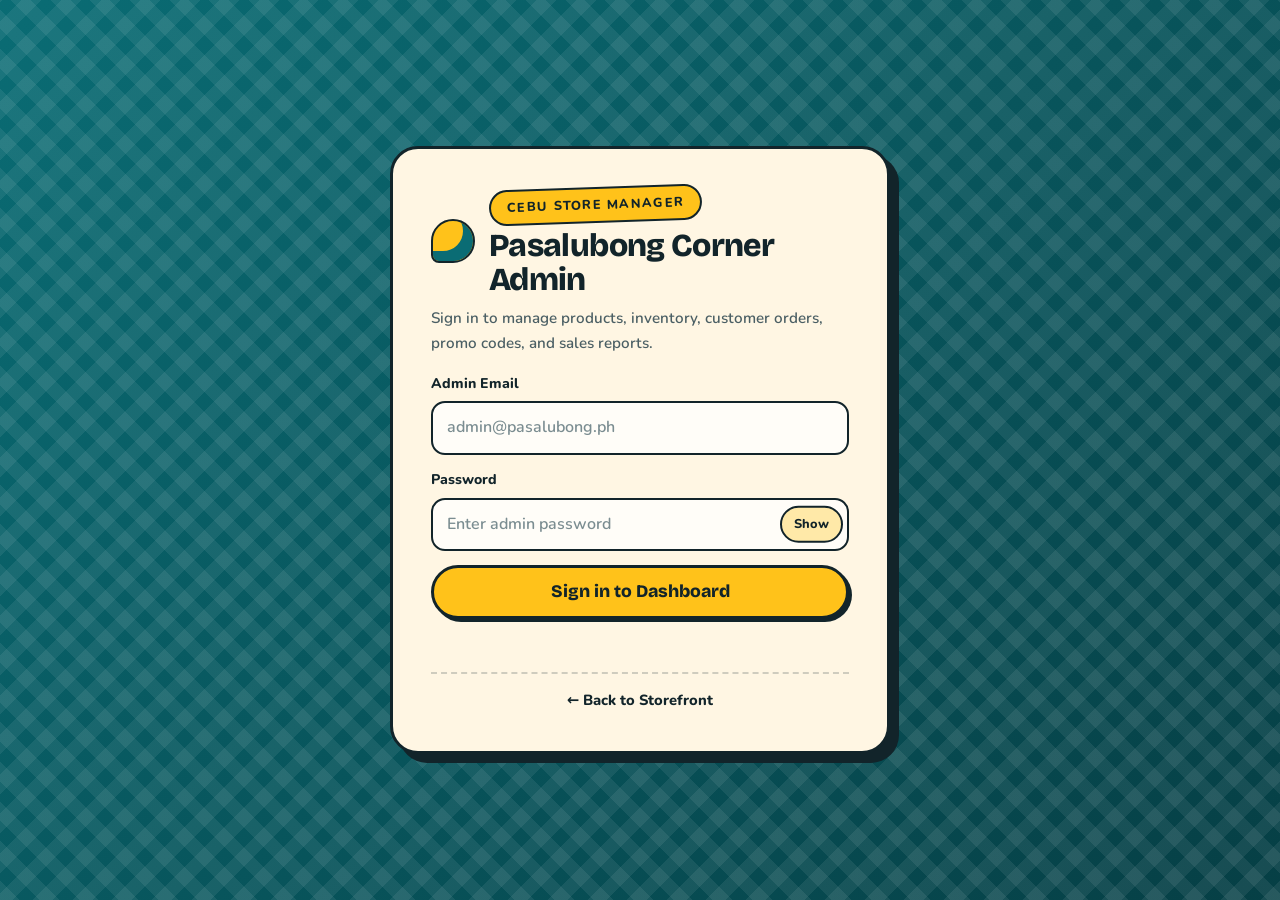
==== commit 7ade62c8: "remove admin details login" ====
--- a/admin.html
+++ b/admin.html
@@ -26,13 +26,7 @@
     </div>
     <p class="login-sub">Sign in to manage products, inventory, customer orders, promo codes, and sales reports.</p>
 
-    <div class="demo-pill">
-      <div class="demo-pill-info">
-        <span class="demo-badge">DEMO</span>
-        <span>Default login: <strong id="demoCredsText">admin@pasalubong.ph / admin123</strong></span>
-      </div>
-      <button type="button" id="fillDemoBtn" class="demo-fill-btn">Fill demo login</button>
-    </div>
+
 
     <form id="adminLoginForm" novalidate>
       <div class="field">
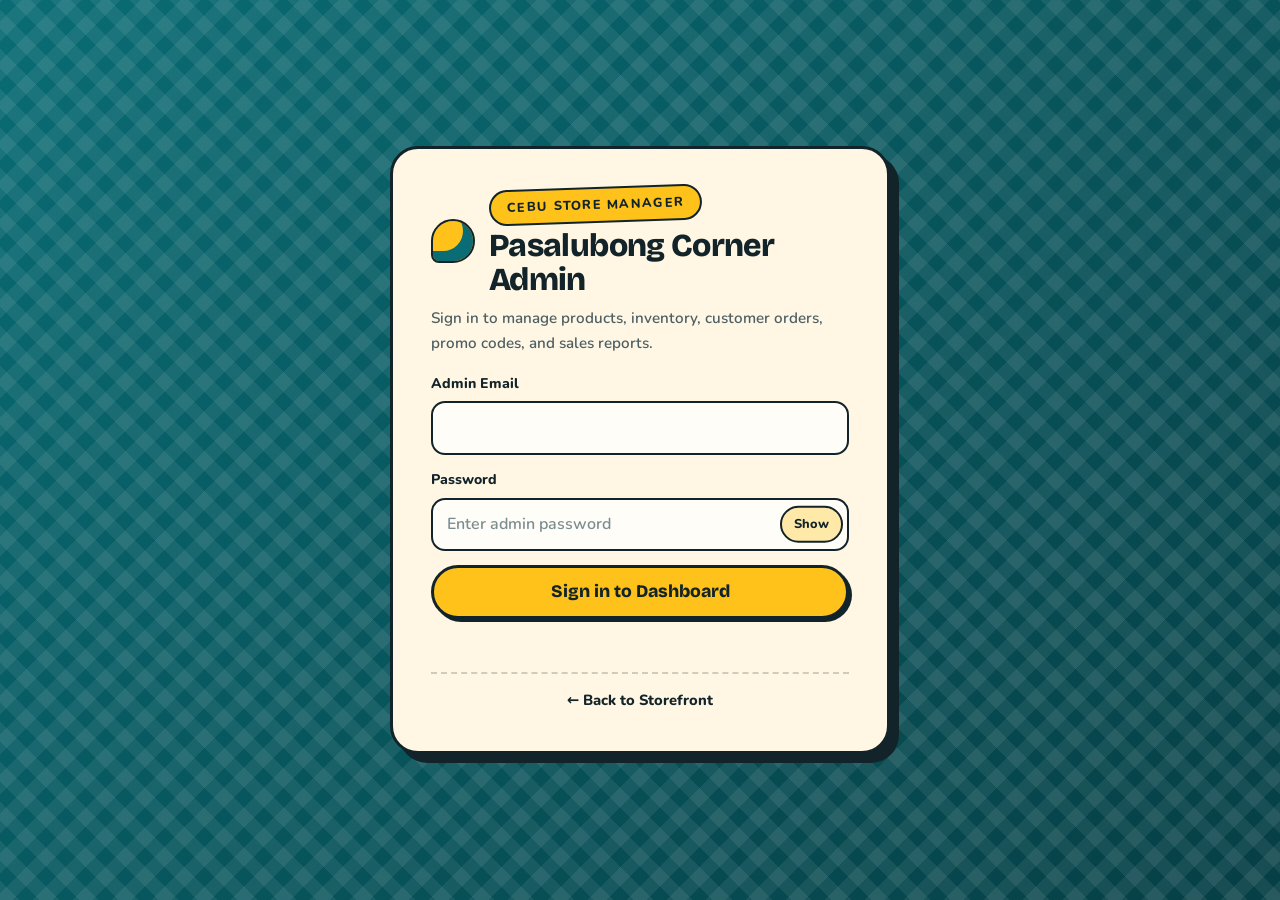
==== commit a44ca8ed: "Improve mobile storefront and fix admin login" ====
--- a/admin.html
+++ b/admin.html
@@ -3,6 +3,7 @@
 <head>
 <meta charset="UTF-8">
 <meta name="viewport" content="width=device-width, initial-scale=1">
+<base href="/">
 <title>Admin Dashboard · Pasalubong Corner Cebu</title>
 <meta name="description" content="Admin Panel and Inventory, Order, Promo & Excel Sales Reports Manager for Pasalubong Corner Cebu.">
 <meta name="theme-color" content="#063f45">
@@ -25,13 +26,10 @@
       </div>
     </div>
     <p class="login-sub">Sign in to manage products, inventory, customer orders, promo codes, and sales reports.</p>
-
-
-
-    <form id="adminLoginForm" novalidate>
+    <form id="adminLoginForm">
       <div class="field">
         <label for="adminEmail">Admin Email</label>
-        <input id="adminEmail" name="email" type="email" required autocomplete="username" placeholder="admin@pasalubong.ph">
+        <input id="adminEmail" name="email" type="email" required autocomplete="username" autocapitalize="none" spellcheck="false">
       </div>
       <div class="field">
         <label for="adminPassword">Password</label>
--- a/style.css
+++ b/style.css
@@ -220,7 +220,7 @@
 .drawer-head{display:flex;justify-content:space-between;align-items:center;padding:20px 22px;border-bottom:var(--bd);background:var(--sun)}
 .drawer-head h2{font-size:1.7rem}
 .cart-sub{margin:2px 0 0;font-size:.88rem;font-weight:700}
-.drawer-body{flex:1;overflow-y:auto;padding:18px 22px 30px}
+.drawer-body{flex:1;min-height:0;overflow-y:auto;overscroll-behavior:contain;padding:18px 22px 30px}
 
 /* Free delivery progress bar */
 .ship-box{margin-bottom:14px;padding:12px 14px;border:2.5px solid var(--ink);border-radius:16px;background:#fff;box-shadow:var(--hard-sm)}
@@ -409,8 +409,8 @@
 .logout:hover{background:var(--sun-soft)}
 
 /* Mini cart + toast */
-.mini-cart{position:fixed;left:16px;right:16px;bottom:16px;z-index:18;display:none;justify-content:space-between;align-items:center;padding:10px 10px 10px 20px;border:var(--bd);border-radius:999px;background:var(--ink);color:var(--cream);box-shadow:var(--hard-sm);transform:translateY(130%);opacity:0;pointer-events:none;transition:transform .28s,opacity .28s}
-.mini-cart.show{transform:none;opacity:1;pointer-events:auto}
+.mini-cart{position:fixed;left:16px;right:16px;bottom:16px;z-index:18;display:none;justify-content:space-between;align-items:center;padding:10px 10px 10px 20px;border:var(--bd);border-radius:999px;background:var(--ink);color:var(--cream);box-shadow:var(--hard-sm);transform:translateY(130%);opacity:0;visibility:hidden;pointer-events:none;transition:transform .28s,opacity .28s}
+.mini-cart.show{transform:none;opacity:1;visibility:visible;pointer-events:auto}
 .mini-go{display:inline-flex;align-items:center;gap:6px;padding:8px 16px;border-radius:999px;background:var(--sun);color:var(--ink);font-weight:800;font-size:.9rem}
 .toast{position:fixed;left:50%;bottom:24px;display:flex;align-items:center;gap:10px;width:max-content;max-width:calc(100vw - 32px);transform:translate(-50%,24px);padding:12px 22px;border:var(--bd);border-radius:999px;background:var(--cream);font-weight:800;box-shadow:var(--hard-sm);opacity:0;pointer-events:none;transition:.25s;z-index:60}
 .toast::before{content:"\2713";flex:none;display:grid;place-items:center;width:24px;height:24px;border:2px solid var(--ink);border-radius:50%;background:var(--sun);font-size:.8rem}
@@ -424,13 +424,19 @@
   .foot-grid{grid-template-columns:1fr 1fr}
   .foot-grid>div:first-child{grid-column:1/-1}
 }
+@media (max-width:860px){
+  html{scroll-padding-top:116px}
+  .bar{flex-wrap:wrap;column-gap:8px;row-gap:4px;padding-bottom:4px}
+  .bar .brand{flex:1;overflow-wrap:anywhere}
+  .nav{order:1;flex:0 0 100%;margin:0;justify-content:space-between}
+  .nav a{flex:1;display:grid;place-items:center;min-height:44px;padding:4px 8px;text-align:center}
+  .track-label,.admin-label{display:none}
+  .track-btn{padding:0 11px;min-height:44px}
+}
 @media (max-width:760px){
-  .nav{display:none}
-  .track-label,.admin-label{display:none}
-  .track-btn,.admin-btn{padding:0 11px;min-height:42px}
   .section{padding-top:clamp(32px,6vw,56px)}
   .section-head{flex-direction:column;align-items:flex-start;gap:10px;margin-bottom:20px}
-  .cats{grid-template-columns:1fr;gap:16px}
+  .cats{grid-template-columns:repeat(2,minmax(0,1fr));gap:12px}
   .cat{flex-direction:row;align-items:center}
   .cat img{width:clamp(88px,32%,130px);flex:none;aspect-ratio:1}
   .cat-bar{flex:1;flex-direction:column;align-items:flex-start;gap:6px;min-width:0}
@@ -441,21 +447,22 @@
   .tools-right{width:100%}
   .search{flex:1;min-width:180px}.search input{width:100%}
   .track-steps{grid-template-columns:1fr 1fr;gap:8px}
-  .mini-cart{display:flex}
-  .foot{padding-bottom:96px}
-  .toast{bottom:84px}
+  .mini-cart{display:flex;bottom:calc(16px + env(safe-area-inset-bottom, 0px))}
+  .foot{padding-bottom:calc(96px + env(safe-area-inset-bottom, 0px))}
+  .toast{bottom:calc(92px + env(safe-area-inset-bottom, 0px))}
+  .drawer{height:100dvh}
+  .drawer-body{padding-bottom:calc(30px + env(safe-area-inset-bottom, 0px))}
 }
 @media (max-width:520px){
   :root{--bd:2.5px solid var(--ink);--hard:4px 4px 0 var(--ink);--pad:14px}
-  .bar{gap:8px;padding:10px var(--pad)}
+  .bar{padding:8px var(--pad) 4px}
   .brand{font-size:clamp(.92rem,4.1vw,1.1rem);gap:6px}
   .mark{width:24px;height:24px;box-shadow:inset -5px -5px 0 var(--sea)}
   .actions{gap:5px}
   .acct-label,.cart-label,.track-label,.admin-label{display:none}
-  .track-btn,.admin-btn{min-height:38px;width:38px;padding:0;justify-content:center}
-  .acct-btn{min-height:38px;padding:2px}
+  .track-btn,.acct-btn{min-height:44px;width:44px;padding:0;justify-content:center}
   .avatar{width:30px;height:30px;font-size:.8rem}
-  .cart-btn{min-height:38px;padding:0 5px 0 10px;gap:5px}
+  .cart-btn{min-height:44px;padding:0 5px 0 10px;gap:5px}
   .cart-btn svg{width:17px;height:17px}
   .cart-btn #count{min-width:26px;height:26px;padding:0 6px;font-size:.78rem}
   .bunting{height:28px;background-size:128px 28px}
@@ -467,14 +474,20 @@
   .btn{width:100%;min-height:44px;padding:0 12px;font-size:.9rem;gap:6px;white-space:nowrap}
   .pills{margin-top:18px;gap:6px}
   .pills li{padding:4px 10px;font-size:.78rem}
-  .collage{height:clamp(220px,62vw,300px)}
+  .collage{height:clamp(170px,49vw,240px)}
   .stamp{width:82px;height:82px;left:4px}.stamp span{font-size:.62rem}.stamp strong{font-size:1.2rem}
   .section-head h2{font-size:clamp(1.65rem,7vw,2.1rem)}
-  .chip{min-height:36px;padding:0 12px;font-size:.84rem;gap:6px}
+  .cat{gap:8px;padding:8px;border-radius:18px}
+  .cat img{width:clamp(38px,12vw,58px);padding:4px;border-radius:10px}
+  .cat-bar{padding:0;gap:2px;overflow-wrap:anywhere}
+  .cat-bar b{font-size:1rem;line-height:1.2}
+  .cat-bar small{padding:0;border:0;background:none;font-size:.75rem}
+  .chip{min-height:44px;padding:0 12px;font-size:.84rem;gap:6px}
   .chip .n{font-size:.7rem;padding:1px 6px}
   .tools-right{display:grid;grid-template-columns:1fr;gap:8px}
   .search{min-width:0}
-  .search input,.sort select{min-height:42px;font-size:.9rem}
+  .search input,.sort select{min-height:44px}
+  input:not([type="checkbox"]):not([type="radio"]),textarea,select{min-width:0;font-size:1rem}
   .sort,.sort select{width:100%}
   .grid{grid-template-columns:repeat(2,minmax(0,1fr));gap:18px 12px}
   .card{border-radius:20px}
@@ -483,23 +496,25 @@
   .badge{font-size:.6rem;padding:2px 8px;top:4px;left:4px}
   .pic .stock-pill{left:8px;bottom:6px;font-size:.62rem;padding:2px 7px}
   .ctl{right:6px;bottom:-15px}
-  .add{width:38px;height:38px}
+  .add{width:44px;height:44px}
   .add svg{width:18px;height:18px}
   .add.sold-out{height:30px;padding:0 8px;font-size:.66rem}
   .card .stepper{padding:2px 3px;gap:2px}
-  .card .stepper button{width:26px;height:26px;font-size:.95rem}
+  .card .stepper button{width:40px;height:40px;font-size:.95rem}
   .card .stepper span{min-width:20px;font-size:.85rem}
   .meta{padding:18px 10px 12px;gap:2px}
   .cat-tag,.sold-tag{font-size:.64rem}
-  .meta h3{font-size:.96rem;line-height:1.2;margin-bottom:8px}
+  .meta h3{font-size:.96rem;line-height:1.2;margin-bottom:8px;overflow-wrap:anywhere}
   .meta p{display:none}
   .price{font-size:.98rem;padding:2px 10px;border-radius:9px}
   .compare-price{font-size:.78rem}
   .drawer-head{padding:14px 16px}
   .drawer-head h2{font-size:1.4rem}
-  .drawer-body{padding:14px 16px 24px}
-  .row{grid-template-columns:60px 1fr auto;gap:4px 10px;padding:8px;border-radius:14px}
+  .drawer-body{padding:14px 16px calc(24px + env(safe-area-inset-bottom, 0px))}
+  .row{grid-template-columns:60px minmax(0,1fr) auto;gap:4px 10px;padding:8px;border-radius:14px}
   .row img{width:60px;height:60px;padding:4px}
+  .row-info{overflow-wrap:anywhere}
+  .row .stepper button,.row .rm{min-height:44px}
   #checkoutForm{padding:16px;border-radius:18px}
   .pay-grid{grid-template-columns:1fr}
   .track-bar{flex-direction:column}
@@ -508,13 +523,14 @@
   .avatar.lg{width:46px;height:46px;font-size:1.2rem}
   .acct-head h2{font-size:1.45rem}
   .acct-head .dlg-sub{font-size:.84rem}
-  .mini-cart{left:12px;right:12px;bottom:12px;padding:8px 8px 8px 16px;font-size:.88rem}
+  .mini-cart{left:12px;right:12px;bottom:calc(12px + env(safe-area-inset-bottom, 0px));padding:8px 8px 8px 16px;font-size:.88rem}
   .mini-go{padding:7px 13px;font-size:.84rem}
-  .toast{padding:10px 16px;font-size:.88rem;bottom:74px}
+  .toast{padding:10px 16px;font-size:.88rem;bottom:calc(78px + env(safe-area-inset-bottom, 0px))}
   .foot-grid{grid-template-columns:1fr;gap:22px}
 }
 @media (max-width:340px){
   .hero-cta{grid-template-columns:1fr}
+  .cats{grid-template-columns:1fr}
   .grid{grid-template-columns:1fr}
 }
 @media (prefers-reduced-motion:reduce){*,*::before,*::after{animation:none!important;transition:none!important;scroll-behavior:auto!important}}
--- a/admin.css
+++ b/admin.css
@@ -11,8 +11,8 @@
   inset: 0;
   z-index: 100;
   display: grid;
-  place-items: center;
-  padding: 20px;
+  place-items: safe center;
+  padding: max(20px, env(safe-area-inset-top, 0px)) 20px max(20px, env(safe-area-inset-bottom, 0px));
   background: var(--weave), linear-gradient(135deg, var(--sea), var(--deep));
   overflow-y: auto;
 }
@@ -41,50 +41,6 @@
   margin: 0 0 18px;
   color: var(--muted);
   font-size: .95rem;
-}
-.demo-pill {
-  display: flex;
-  flex-wrap: wrap;
-  align-items: center;
-  justify-content: space-between;
-  gap: 10px;
-  margin-bottom: 20px;
-  padding: 12px 14px;
-  border: 2.5px solid var(--ink);
-  border-radius: 18px;
-  background: var(--sun-soft);
-  font-size: .88rem;
-}
-.demo-pill-info {
-  display: flex;
-  align-items: center;
-  flex-wrap: wrap;
-  gap: 8px;
-}
-.demo-badge {
-  padding: 2px 8px;
-  border: 2px solid var(--ink);
-  border-radius: 999px;
-  background: var(--sun);
-  font-family: var(--display);
-  font-size: .72rem;
-  font-weight: 800;
-}
-.demo-fill-btn {
-  padding: 6px 14px;
-  border: 2px solid var(--ink);
-  border-radius: 999px;
-  background: var(--sun);
-  font-family: var(--display);
-  font-weight: 800;
-  font-size: .82rem;
-  box-shadow: 2px 2px 0 var(--ink);
-  transition: transform .12s, box-shadow .12s, background .15s;
-}
-.demo-fill-btn:hover {
-  background: var(--mango);
-  transform: translate(-1px, -1px);
-  box-shadow: 3px 3px 0 var(--ink);
 }
 .login-foot {
   margin-top: 18px;
@@ -1105,6 +1061,12 @@
 }
 
 @media (max-width: 520px) {
+  .login-card {
+    padding: 20px;
+  }
+  .login-brand {
+    gap: 10px;
+  }
   .kpi-grid {
     grid-template-columns: 1fr;
   }
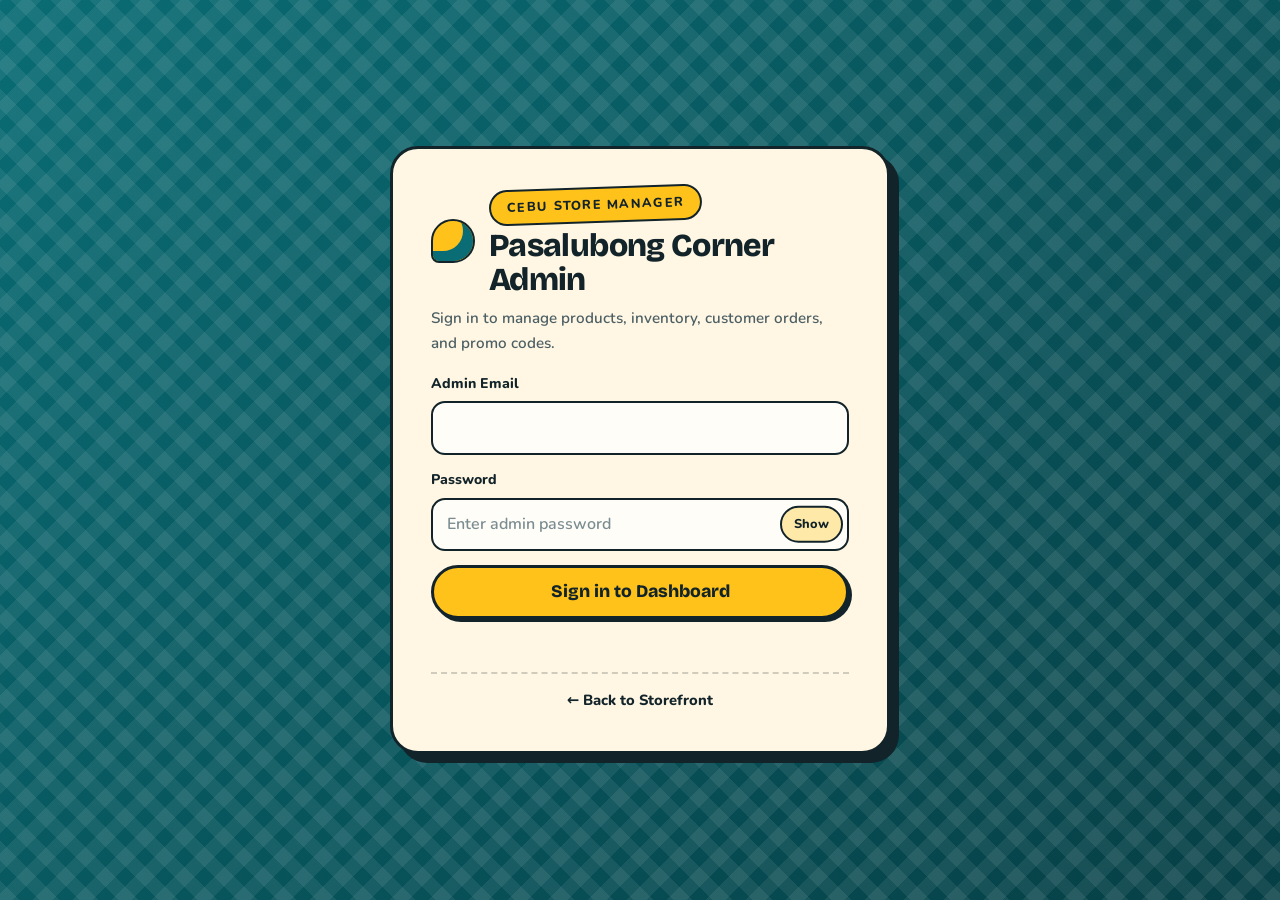
==== commit a35b479d: "Remove admin Reports and Excel tab" ====
--- a/admin.html
+++ b/admin.html
@@ -5,13 +5,14 @@
 <meta name="viewport" content="width=device-width, initial-scale=1">
 <base href="/">
 <title>Admin Dashboard · Pasalubong Corner Cebu</title>
-<meta name="description" content="Admin Panel and Inventory, Order, Promo & Excel Sales Reports Manager for Pasalubong Corner Cebu.">
+<meta name="description" content="Manage products, inventory, orders, and promo codes for Pasalubong Corner Cebu.">
 <meta name="theme-color" content="#063f45">
+<meta name="referrer" content="no-referrer">
 <link rel="preconnect" href="https://fonts.googleapis.com">
 <link rel="preconnect" href="https://fonts.gstatic.com" crossorigin>
 <link href="https://fonts.googleapis.com/css2?family=Bricolage+Grotesque:opsz,wght@12..96,600;700;800&family=Nunito:wght@400;600;700;800&display=swap" rel="stylesheet">
 <link rel="stylesheet" href="style.css">
-<link rel="stylesheet" href="admin.css">
+<link rel="stylesheet" href="admin.css?v=2">
 </head>
 <body class="admin-body">
 
@@ -25,21 +26,21 @@
         <h1 id="loginGateTitle">Pasalubong Corner Admin</h1>
       </div>
     </div>
-    <p class="login-sub">Sign in to manage products, inventory, customer orders, promo codes, and sales reports.</p>
-    <form id="adminLoginForm">
+    <p class="login-sub">Sign in to manage products, inventory, customer orders, and promo codes.</p>
+    <form id="adminLoginForm" method="post">
       <div class="field">
         <label for="adminEmail">Admin Email</label>
-        <input id="adminEmail" name="email" type="email" required autocomplete="username" autocapitalize="none" spellcheck="false">
+        <input id="adminEmail" type="email" required autocomplete="username" autocapitalize="none" spellcheck="false">
       </div>
       <div class="field">
         <label for="adminPassword">Password</label>
         <div class="pw">
-          <input id="adminPassword" name="password" type="password" required autocomplete="current-password" placeholder="Enter admin password">
+          <input id="adminPassword" type="password" required autocomplete="current-password" placeholder="Enter admin password">
           <button type="button" class="pw-toggle" id="adminPwToggle" aria-label="Show password" aria-pressed="false">Show</button>
         </div>
       </div>
-      <button type="submit" class="primary" id="adminLoginSubmit">Sign in to Dashboard</button>
-      <p id="adminLoginMsg" class="form-msg" role="status"></p>
+      <button type="submit" class="primary" id="adminLoginSubmit" disabled>Sign in to Dashboard</button>
+      <p id="adminLoginMsg" class="form-msg" role="status">Loading sign-in… If this message stays visible, reload the page and make sure JavaScript is enabled.</p>
     </form>
 
     <div class="login-foot">
@@ -57,10 +58,10 @@
         <span class="mark" aria-hidden="true"></span>
         <span>Pasalubong Corner <small class="admin-tag">ADMIN</small></span>
       </a>
-      <button type="button" id="dbStatusBadge" class="db-badge local" title="Database sync status">
+      <span id="dbStatusBadge" role="status" class="db-badge local" title="Database sync status">
         <span class="db-dot" aria-hidden="true"></span>
         <span id="dbStatusText">Local DB Synced</span>
-      </button>
+      </span>
     </div>
 
     <div class="admin-header-right">
@@ -96,10 +97,6 @@
           <span>Promo Codes</span>
           <span class="tab-count" id="navCouponCount">0</span>
         </button>
-        <button type="button" role="tab" class="admin-tab" data-tab="reports" aria-selected="false" aria-controls="tab-reports">
-          <svg width="18" height="18" viewBox="0 0 24 24" fill="none" stroke="currentColor" stroke-width="2.3" stroke-linecap="round" stroke-linejoin="round" aria-hidden="true"><path d="M21 15v4a2 2 0 0 1-2 2H5a2 2 0 0 1-2-2v-4"/><polyline points="7 10 12 15 17 10"/><line x1="12" y1="15" x2="12" y2="3"/></svg>
-          <span>Reports &amp; Excel</span>
-        </button>
       </div>
     </div>
   </nav>
@@ -340,158 +337,6 @@
 
       <div id="couponsGrid" class="coupons-grid"></div>
     </section>
-
-    <!-- ==================== TAB 5: REPORTS & EXCEL EXPORT ==================== -->
-    <section id="tab-reports" class="tab-panel" role="tabpanel" hidden>
-      <div class="panel-head">
-        <div>
-          <span class="kicker dark">Business Intelligence &amp; Accounting</span>
-          <h2>Sales &amp; Inventory <span class="hl">Reports</span></h2>
-        </div>
-        <div class="panel-actions">
-          <button type="button" id="exportFullExcelBtn" class="admin-btn sun">⬇ Download Full Excel Workbook (.xls)</button>
-          <button type="button" id="exportOrdersCsvBtn" class="admin-btn cream">⬇ Export Orders (.csv)</button>
-          <button type="button" id="exportInventoryCsvBtn" class="admin-btn cream">⬇ Export Inventory (.csv)</button>
-          <button type="button" id="printReportBtn" class="admin-btn outline">🖨️ Print / Save PDF</button>
-        </div>
-      </div>
-
-      <!-- Report Filters Bar -->
-      <div class="admin-card report-filters-card">
-        <div class="report-filters-grid">
-          <div class="field">
-            <label for="repPeriod">Report Date Period</label>
-            <select id="repPeriod" class="admin-select">
-              <option value="all">All Time</option>
-              <option value="today">Today</option>
-              <option value="7d">Last 7 Days</option>
-              <option value="30d">Last 30 Days</option>
-              <option value="month">This Month</option>
-              <option value="custom">Custom Date Range</option>
-            </select>
-          </div>
-
-          <div id="repCustomDates" class="report-custom-dates" hidden>
-            <div class="field">
-              <label for="repStartDate">Start Date</label>
-              <input id="repStartDate" type="date">
-            </div>
-            <div class="field">
-              <label for="repEndDate">End Date</label>
-              <input id="repEndDate" type="date">
-            </div>
-          </div>
-
-          <div class="field">
-            <label for="repStatusFilter">Included Order Statuses</label>
-            <select id="repStatusFilter" class="admin-select">
-              <option value="valid">All Non-Cancelled Orders</option>
-              <option value="all">All Orders (Including Cancelled)</option>
-              <option value="Delivered">Delivered Orders Only</option>
-              <option value="Pending">Pending Orders Only</option>
-            </select>
-          </div>
-        </div>
-      </div>
-
-      <!-- Report Summary KPI Cards -->
-      <div class="kpi-grid">
-        <article class="kpi-card sun">
-          <div class="kpi-top">
-            <span class="kpi-label">Filtered Sales Revenue</span>
-            <span class="kpi-ico" aria-hidden="true">₱</span>
-          </div>
-          <strong class="kpi-val" id="repKpiRevenue">₱0</strong>
-          <small class="kpi-sub" id="repKpiRevenueSub">Net sales for selected period</small>
-        </article>
-
-        <article class="kpi-card sea">
-          <div class="kpi-top">
-            <span class="kpi-label">Orders &amp; Units Sold</span>
-            <span class="kpi-ico" aria-hidden="true">#</span>
-          </div>
-          <strong class="kpi-val" id="repKpiOrders">0</strong>
-          <small class="kpi-sub" id="repKpiOrdersSub">0 total units purchased</small>
-        </article>
-
-        <article class="kpi-card leaf">
-          <div class="kpi-top">
-            <span class="kpi-label">Average Order Value</span>
-            <span class="kpi-ico" aria-hidden="true">Ø</span>
-          </div>
-          <strong class="kpi-val" id="repKpiAvg">₱0</strong>
-          <small class="kpi-sub" id="repKpiAvgSub">₱0 total discounts granted</small>
-        </article>
-
-        <article class="kpi-card coral">
-          <div class="kpi-top">
-            <span class="kpi-label">Current Inventory Value</span>
-            <span class="kpi-ico" aria-hidden="true">★</span>
-          </div>
-          <strong class="kpi-val" id="repKpiInventoryValue">₱0</strong>
-          <small class="kpi-sub" id="repKpiInventorySub">Across 0 catalog products</small>
-        </article>
-      </div>
-
-      <!-- Live Sales & Orders Report Preview Table -->
-      <div class="admin-card flush">
-        <div class="card-head report-table-head">
-          <div>
-            <h3>Sales &amp; Orders Report Preview</h3>
-            <p class="card-sub">Matches the exact rows exported to your Excel Sales &amp; Orders sheet</p>
-          </div>
-        </div>
-        <div class="table-wrap">
-          <table class="admin-table report-table">
-            <thead>
-              <tr>
-                <th>Order #</th>
-                <th>Date</th>
-                <th>Customer</th>
-                <th>Payment</th>
-                <th>Status</th>
-                <th>Items Qty</th>
-                <th>Subtotal</th>
-                <th>Discount</th>
-                <th>Delivery</th>
-                <th>Total</th>
-              </tr>
-            </thead>
-            <tbody id="repOrdersBody"></tbody>
-            <tfoot id="repOrdersFoot"></tfoot>
-          </table>
-        </div>
-      </div>
-
-      <!-- Product Performance & Inventory Report Table -->
-      <div class="admin-card flush">
-        <div class="card-head report-table-head">
-          <div>
-            <h3>Product Performance &amp; Inventory Valuation</h3>
-            <p class="card-sub">Current stock levels, units sold, gross revenue, and retail stock valuation</p>
-          </div>
-        </div>
-        <div class="table-wrap">
-          <table class="admin-table report-table">
-            <thead>
-              <tr>
-                <th>SKU</th>
-                <th>Product Name</th>
-                <th>Category</th>
-                <th>Unit Price</th>
-                <th>Stock Left</th>
-                <th>Units Sold</th>
-                <th>Gross Revenue</th>
-                <th>Stock Valuation</th>
-                <th>Status</th>
-              </tr>
-            </thead>
-            <tbody id="repProductsBody"></tbody>
-            <tfoot id="repProductsFoot"></tfoot>
-          </table>
-        </div>
-      </div>
-    </section>
   </main>
 </div>
 
@@ -683,7 +528,6 @@
   <div id="orderModalContent" class="receipt-box"></div>
 
   <div class="dlg-actions">
-    <button type="button" class="admin-btn cream" id="printOrderModalBtn">🖨️ Print Receipt</button>
     <button type="button" class="admin-btn outline" id="closeOrderModalBtn">Close</button>
   </div>
 </dialog>
@@ -691,7 +535,7 @@
 <div id="toast" class="toast" role="status"></div>
 
 <script src="firebase-config.js"></script>
-<script src="db.js"></script>
-<script src="admin.js"></script>
+<script src="db.js?v=2"></script>
+<script src="admin.js?v=4"></script>
 </body>
 </html>
--- a/admin.css
+++ b/admin.css
@@ -690,33 +690,6 @@
   text-align: right;
 }
 
-/* Reports & Excel Tab Styles */
-.report-filters-card {
-  padding: 18px 22px;
-}
-.report-filters-grid {
-  display: grid;
-  grid-template-columns: repeat(auto-fit, minmax(220px, 1fr));
-  gap: 16px;
-  align-items: end;
-}
-.report-custom-dates {
-  display: grid;
-  grid-template-columns: 1fr 1fr;
-  gap: 12px;
-}
-.report-custom-dates[hidden] {
-  display: none !important;
-}
-.report-table-head {
-  padding: 18px 22px 0;
-}
-.report-total-row td {
-  background: var(--sun-soft);
-  border-top: 2.5px solid var(--ink);
-  font-family: var(--display);
-  font-size: .94rem;
-}
 .cat-custom-input {
   margin-top: 8px;
 }
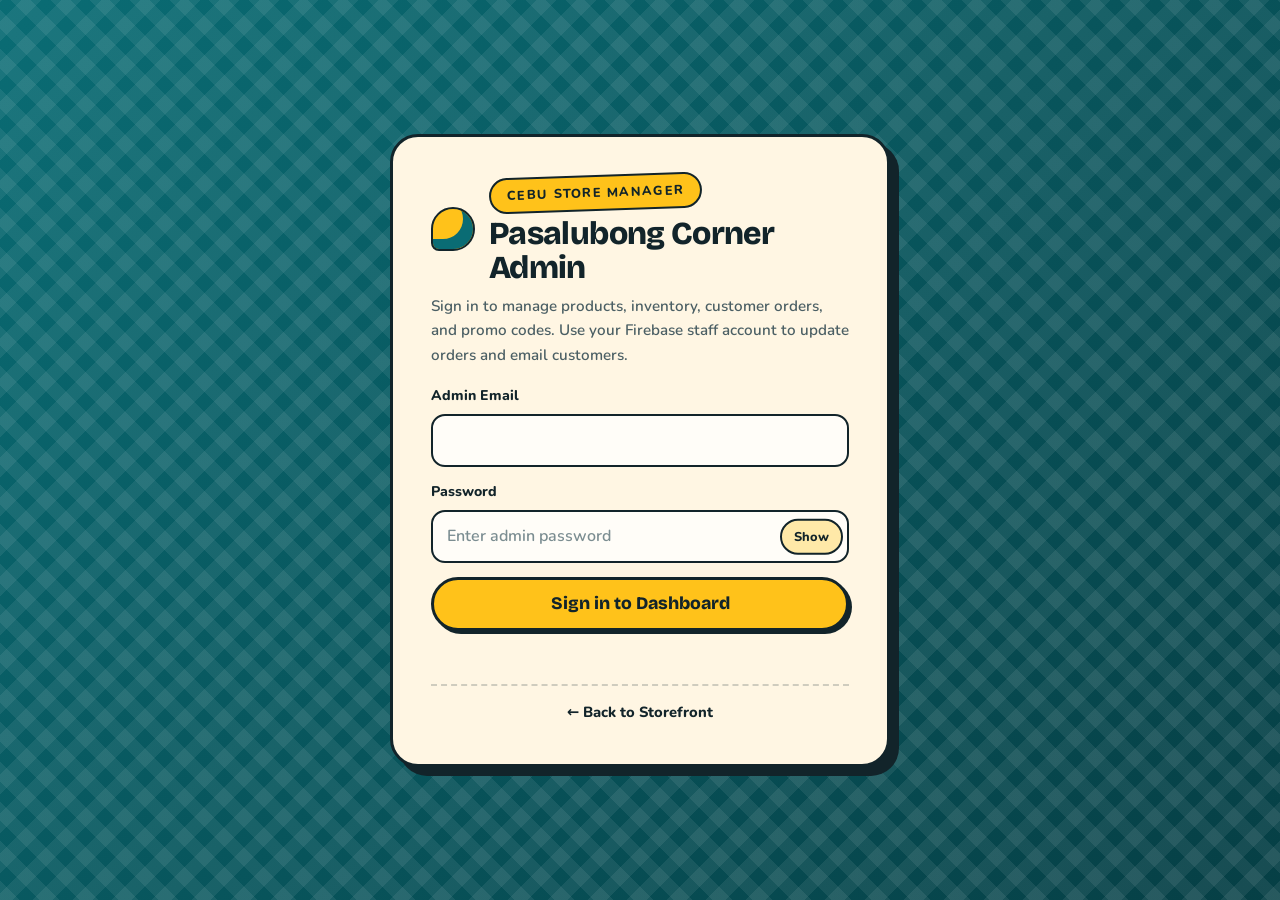
==== commit 6955f81d: "Notify customers of forward-only order status updates" ====
--- a/admin.html
+++ b/admin.html
@@ -26,7 +26,7 @@
         <h1 id="loginGateTitle">Pasalubong Corner Admin</h1>
       </div>
     </div>
-    <p class="login-sub">Sign in to manage products, inventory, customer orders, and promo codes.</p>
+    <p class="login-sub">Sign in to manage products, inventory, customer orders, and promo codes. Use your Firebase staff account to update orders and email customers.</p>
     <form id="adminLoginForm" method="post">
       <div class="field">
         <label for="adminEmail">Admin Email</label>
@@ -535,7 +535,7 @@
 <div id="toast" class="toast" role="status"></div>
 
 <script src="firebase-config.js"></script>
-<script src="db.js?v=2"></script>
-<script src="admin.js?v=4"></script>
+<script src="db.js?v=4"></script>
+<script src="admin.js?v=5"></script>
 </body>
 </html>
